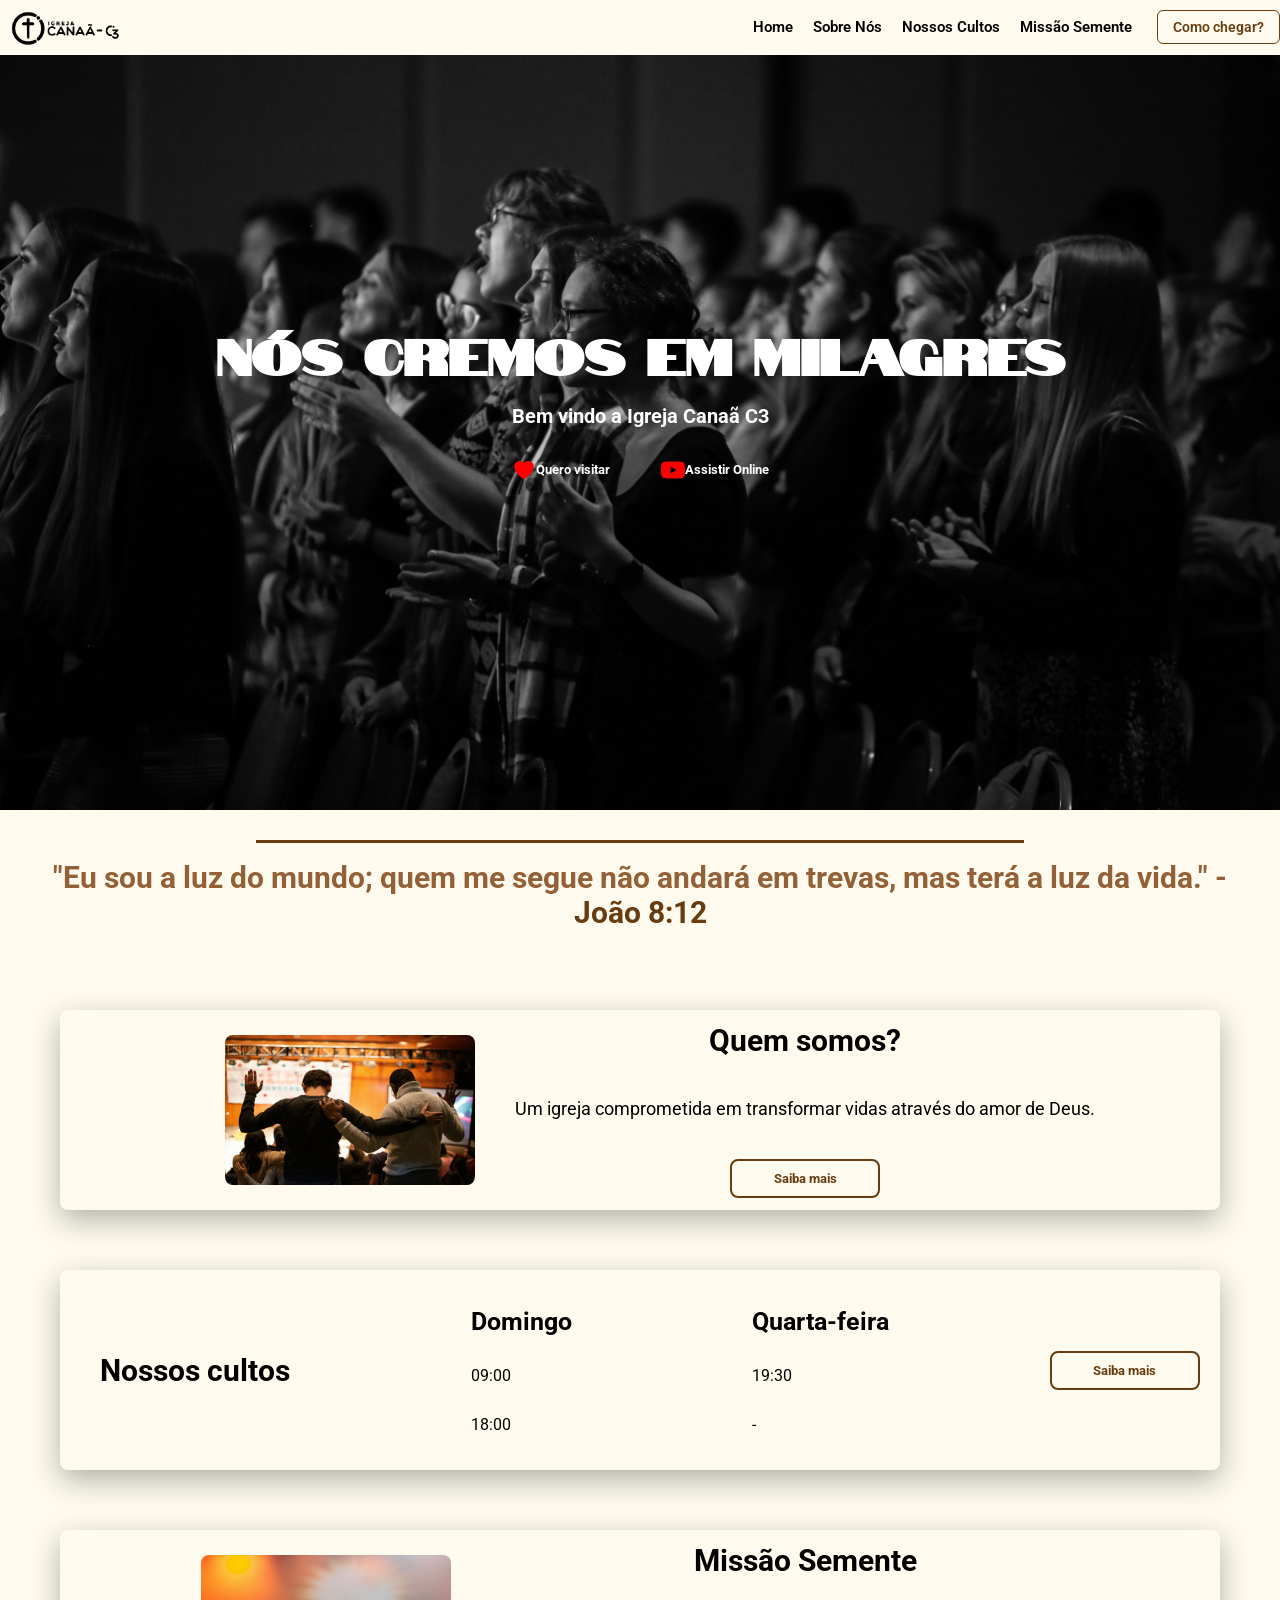
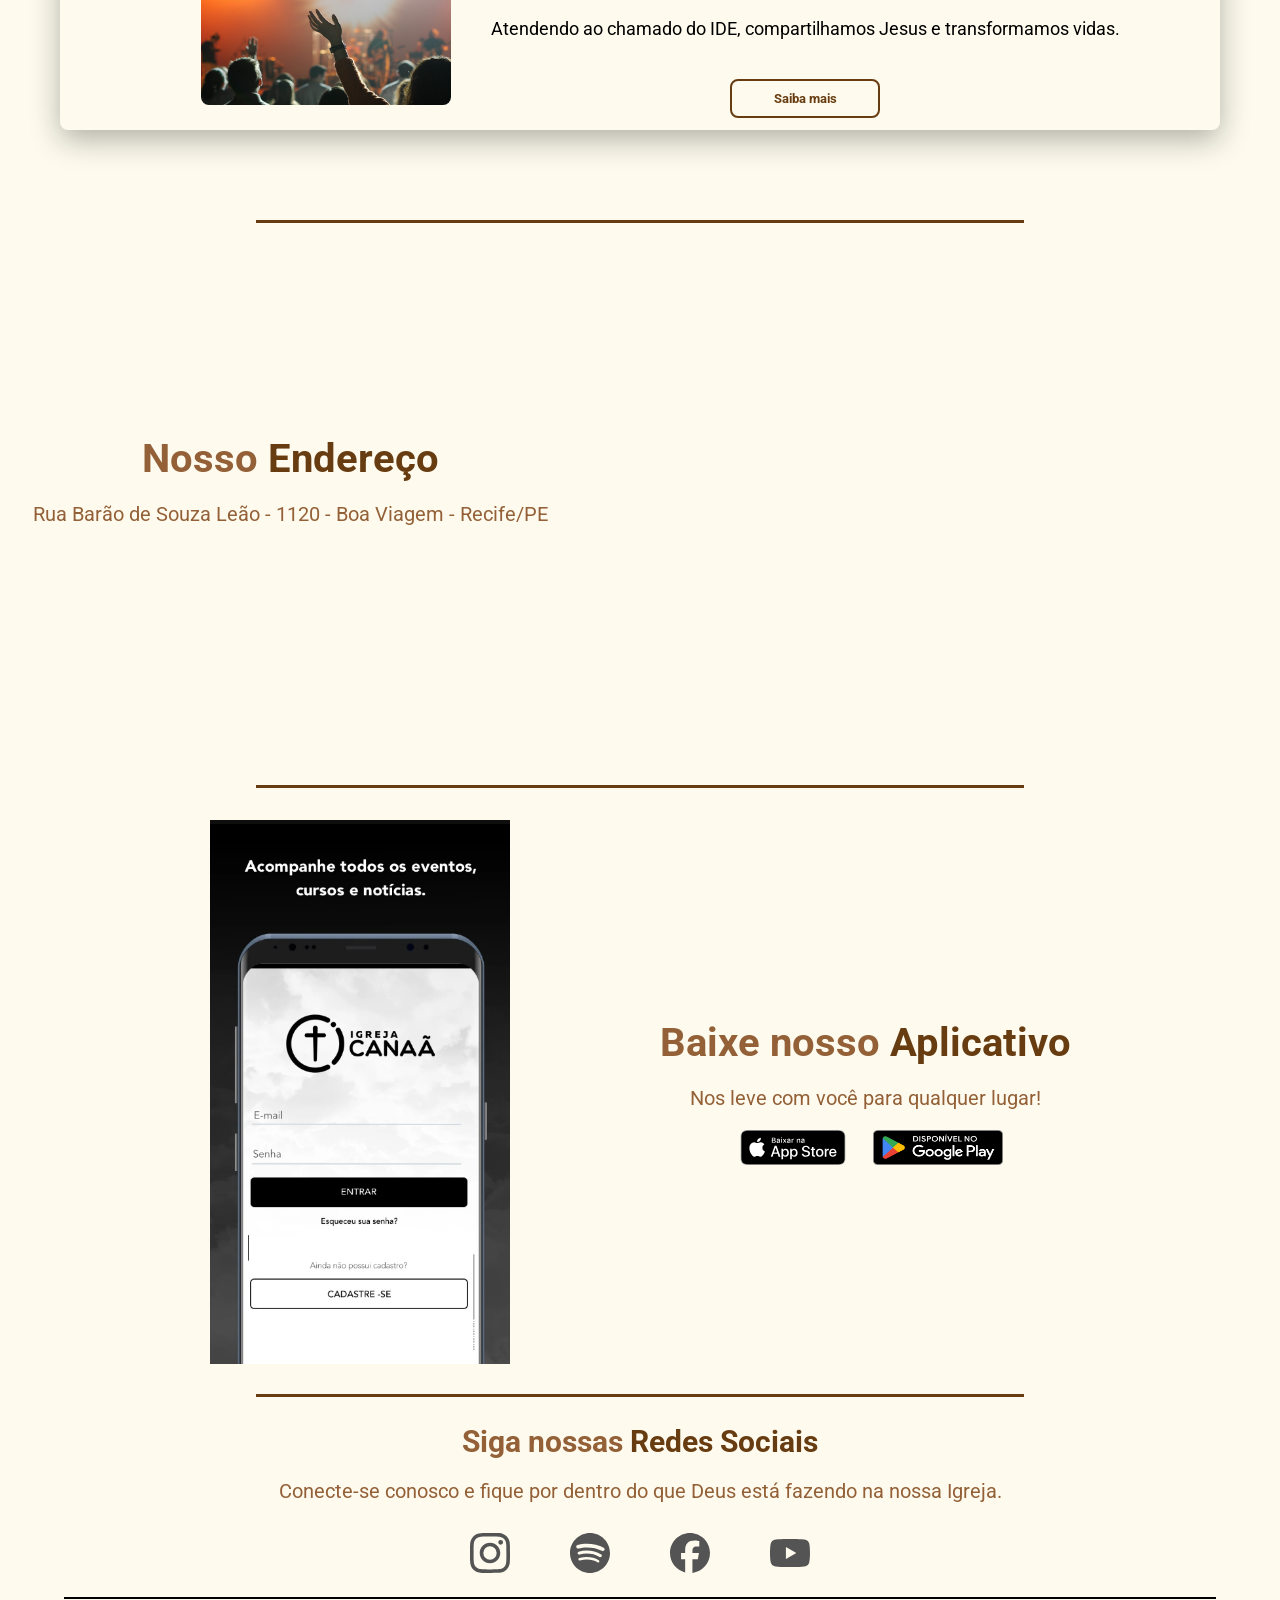
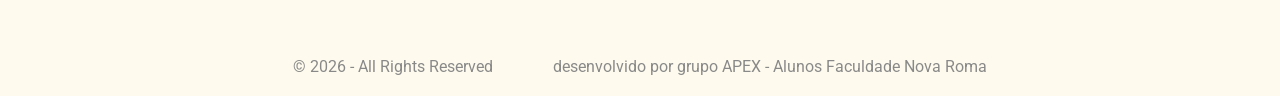
==== index.html @ 18208c28 "alteração da paleta de cores e criação da seção app" ====
<!DOCTYPE html>
<html lang="pt-br">

<head>
    <meta charset="UTF-8">
    <meta name="viewport" content="width=device-width, initial-scale=1.0">
    <title>Igreja Canaã C3</title>
    <link rel="stylesheet" href="css/index.css">

    <link rel="preconnect" href="https://fonts.googleapis.com">
<link rel="preconnect" href="https://fonts.gstatic.com" crossorigin>
<link href="https://fonts.googleapis.com/css2?family=Arvo:ital,wght@0,400;0,700;1,400;1,700&family=Bebas+Neue&family=Inter:ital,opsz,wght@0,14..32,100..900;1,14..32,100..900&family=Iosevka+Charon+Mono:ital,wght@0,300;0,400;0,500;0,700;1,300;1,400;1,500;1,700&family=Lemon&family=Lexend:wght@100..900&family=Limelight&family=Notable&family=Noto+Sans:ital,wght@0,100..900;1,100..900&family=Open+Sans:ital,wght@0,300..800;1,300..800&family=Parisienne&family=Poppins:ital,wght@0,100;0,200;0,300;0,400;0,500;0,600;0,700;0,800;0,900;1,100;1,200;1,300;1,400;1,500;1,600;1,700;1,800;1,900&family=Rajdhani:wght@300;400;500;600;700&family=Red+Hat+Display:ital,wght@0,300..900;1,300..900&family=Roboto:ital,wght@0,100..900;1,100..900&family=Sekuya&family=Ubuntu+Condensed&display=swap" rel="stylesheet">
<link rel="preconnect" href="https://fonts.googleapis.com">
<link rel="preconnect" href="https://fonts.gstatic.com" crossorigin>
<link href="https://fonts.googleapis.com/css2?family=Arvo:ital,wght@0,400;0,700;1,400;1,700&family=Bebas+Neue&family=Inter:ital,opsz,wght@0,14..32,100..900;1,14..32,100..900&family=Iosevka+Charon+Mono:ital,wght@0,300;0,400;0,500;0,700;1,300;1,400;1,500;1,700&family=Lemon&family=Lexend:wght@100..900&family=Limelight&family=Notable&family=Noto+Sans:ital,wght@0,100..900;1,100..900&family=Open+Sans:ital,wght@0,300..800;1,300..800&family=Parisienne&family=Poppins:ital,wght@0,100;0,200;0,300;0,400;0,500;0,600;0,700;0,800;0,900;1,100;1,200;1,300;1,400;1,500;1,600;1,700;1,800;1,900&family=Rajdhani:wght@300;400;500;600;700&family=Red+Hat+Display:ital,wght@0,300..900;1,300..900&family=Roboto:ital,wght@0,100..900;1,100..900&family=Sekuya&family=Ubuntu+Condensed&display=swap" rel="stylesheet">


</head>

<body>
    <main>
        <nav class="menu">
            <img src="img/Logo - Igreja Canaã-C3 (1).png" alt="Logo Igreja Canaã C3" width="130px" class="logo">

            <button class="menu-hamburguer">

                <svg xmlns="http://www.w3.org/2000/svg" fill="none" width="32" height="32" viewBox="0 0 24 24"
                    stroke-width="1.5" stroke="black">
                    <path stroke-linecap="round" stroke-linejoin="round"
                        d="M3.75 6.75h16.5M3.75 12h16.5m-16.5 5.25h16.5" />
                </svg>

            </button>
            <ul class="menu-list">
                <li><a href="index.html">Home</a></li>
                <li><a href="pages/sobrenos.html">Sobre Nós</a></li>
                <li><a href="pages/cultos.html">Nossos Cultos</a></li>
                <li><a href="pages/ministerios.html">Missão Semente</a></li>
            </ul>
            <a class="menu-btn" href="pages/endereco.html">Como chegar?</a>
        </nav>

        <section class="hero">
            <h1>Nós cremos em milagres</h1>
            <p>Bem vindo a Igreja Canaã C3</p>

            <div class="btn-container">
                <a class="btn-hero" href="pages/endereco.html">
                    <svg xmlns="http://www.w3.org/2000/svg" viewBox="0 0 24 24" fill="red" width="24" heigt="24">
                        <path
                            d="m11.645 20.91-.007-.003-.022-.012a15.247 15.247 0 0 1-.383-.218 25.18 25.18 0 0 1-4.244-3.17C4.688 15.36 2.25 12.174 2.25 8.25 2.25 5.322 4.714 3 7.688 3A5.5 5.5 0 0 1 12 5.052 5.5 5.5 0 0 1 16.313 3c2.973 0 5.437 2.322 5.437 5.25 0 3.925-2.438 7.111-4.739 9.256a25.175 25.175 0 0 1-4.244 3.17 15.247 15.247 0 0 1-.383.219l-.022.012-.007.004-.003.001a.752.752 0 0 1-.704 0l-.003-.001Z" />
                    </svg>
                    Quero visitar
                </a>

                <div class="btn-youtube">
                    <a href="https://www.youtube.com/@IgrejaCana%C3%A3C3" target="_blank">
                        <svg width="24" height="24" fill="#FF0000">
                            <path
                                d="M23.498 6.186a3.016 3.016 0 0 0-2.122-2.136C19.505 3.545 12 3.545 12 3.545s-7.505 0-9.377.505A3.017 3.017 0 0 0 .502 6.186C0 8.07 0 12 0 12s0 3.93.502 5.814a3.016 3.016 0 0 0 2.122 2.136c1.871.505 9.376.505 9.376.505s7.505 0 9.377-.505a3.015 3.015 0 0 0 2.122-2.136C24 15.93 24 12 24 12s0-3.93-.502-5.814zM9.545 15.568V8.432L15.818 12l-6.273 3.568z" />
                        </svg>
                        Assistir Online
                    </a>
                </div>

            </div>
        </section>
        <div class="divisor">
            <p id="versiculo">"Eu sou a luz do mundo; quem me segue não andará em trevas, mas terá a luz da vida." -
                <span class="span">João 8:12</span>
            </p>
        </div>
        <section class="info">
            <div class="container">
                <img src="img/img-quemsomos.jpg" alt="Imagem da Igreja Canaã C3">
                <div id="container-quemsomos">
                    <h2>Quem somos?</h2>
                    <p>Um igreja comprometida em transformar vidas através do amor de Deus. </p>
                    <a class="btn-saibamais" href="pages/sobrenos.html">Saiba mais</a>
                </div>

            </div>

            <div class="cultos">
                <h2>Nossos cultos</h2>
                <div>
                    <p class="titulo-dias">Domingo</p>
                    <p>09:00</p>
                    <p>18:00</p>
                </div>
                <div>
                    <p class="titulo-dias">Quarta-feira</p>
                    <p>19:30</p>
                    <p>-</p>
                </div>
                <a class="btn-saibamais" href="/pages/cultos.html">Saiba mais</a>
            </div>

            <div class="container">
                <img src="img/img-testeigreja.jpg" alt="imagem de um culto da Igreja Canaã C3">
                <div id="container-ministerios">
                    <h2>Missão Semente</h2>
                    <p>Atendendo ao chamado do IDE, compartilhamos Jesus e transformamos vidas.</p>
                    <a class="btn-saibamais" href="pages/ministerios.html">Saiba mais</a>
                </div>
            </div>

        </section>
        <div class="divisor">
            <section id="endereco">
                <div id="div-endereco">
                    <h2>Nosso <span class="span">Endereço</span></h2>
                    <p>Rua Barão de Souza Leão - 1120 - Boa Viagem - Recife/PE</p>
                </div>
    
                <iframe
                    src="https://www.google.com/maps/embed?pb=!1m18!1m12!1m3!1d3949.702800474096!2d-34.91201342383556!3d-8.131709186965146!2m3!1f0!2f0!3f0!3m2!1i1024!2i768!4f13.1!3m3!1m2!1s0x7ab1e3477499853%3A0xaf3fc67104618b2e!2sR.%20Bar%C3%A3o%20de%20Souza%20Le%C3%A3o%2C%201120%20-%20Boa%20Viagem%2C%20Recife%20-%20PE%2C%2051030-300!5e0!3m2!1spt-BR!2sbr!4v1777664763503!5m2!1spt-BR!2sbr"
                    width="600" height="450" style="border:0;" allowfullscreen="" loading="lazy"
                    referrerpolicy="no-referrer-when-downgrade" class="mapa"></iframe>
                
            </section>
        </div>
        <div class="divisor">

            <section class="app">
                <img src="img/app.igrejacanaa.png" alt="Imagem do aplicativo da Igreja Canaã C3" width="300px"
                    class="img-app">

                <div class="div-app">
                    <h2>Baixe nosso <span class="span">Aplicativo</span></h2>
                    <p>Nos leve com você para qualquer lugar!</p>
                    <div id="div-badges">
                        <a href="https://apps.apple.com/us/app/igreja-canaã-c3/id1623610494" target="_blank"><img
                                src="img/app-store-black.svg" alt="App Store"></a>
                        <a href="https://play.google.com/store/apps/details?id=com.inpeaceapp.igrejacanaa.pe&pcampaignid=web_share"
                            target="_blank"><img src="img/app-googleplay.png" alt="App Google Play"></a>
                    </div>

                </div>
            </section>

            <div class="divisor">
                <section class="section-redessociais">
                    <h2>Siga nossas <span class="span">Redes Sociais</span></h2>
                    <p>Conecte-se conosco e fique por dentro do  que Deus está fazendo na nossa Igreja.</p>
                    <div class="container-redessociais">

                    <div class="container-rede">
                        <a href="https://www.instagram.com/canaarecife/" target="_blank">
                        <svg role="img" viewBox="0 0 24 24" fill="#545454" height="40" width="40" xmlns="http://www.w3.org/2000/svg"><title>Instagram</title><path d="M7.0301.084c-1.2768.0602-2.1487.264-2.911.5634-.7888.3075-1.4575.72-2.1228 1.3877-.6652.6677-1.075 1.3368-1.3802 2.127-.2954.7638-.4956 1.6365-.552 2.914-.0564 1.2775-.0689 1.6882-.0626 4.947.0062 3.2586.0206 3.6671.0825 4.9473.061 1.2765.264 2.1482.5635 2.9107.308.7889.72 1.4573 1.388 2.1228.6679.6655 1.3365 1.0743 2.1285 1.38.7632.295 1.6361.4961 2.9134.552 1.2773.056 1.6884.069 4.9462.0627 3.2578-.0062 3.668-.0207 4.9478-.0814 1.28-.0607 2.147-.2652 2.9098-.5633.7889-.3086 1.4578-.72 2.1228-1.3881.665-.6682 1.0745-1.3378 1.3795-2.1284.2957-.7632.4966-1.636.552-2.9124.056-1.2809.0692-1.6898.063-4.948-.0063-3.2583-.021-3.6668-.0817-4.9465-.0607-1.2797-.264-2.1487-.5633-2.9117-.3084-.7889-.72-1.4568-1.3876-2.1228C21.2982 1.33 20.628.9208 19.8378.6165 19.074.321 18.2017.1197 16.9244.0645 15.6471.0093 15.236-.005 11.977.0014 8.718.0076 8.31.0215 7.0301.0839m.1402 21.6932c-1.17-.0509-1.8053-.2453-2.2287-.408-.5606-.216-.96-.4771-1.3819-.895-.422-.4178-.6811-.8186-.9-1.378-.1644-.4234-.3624-1.058-.4171-2.228-.0595-1.2645-.072-1.6442-.079-4.848-.007-3.2037.0053-3.583.0607-4.848.05-1.169.2456-1.805.408-2.2282.216-.5613.4762-.96.895-1.3816.4188-.4217.8184-.6814 1.3783-.9003.423-.1651 1.0575-.3614 2.227-.4171 1.2655-.06 1.6447-.072 4.848-.079 3.2033-.007 3.5835.005 4.8495.0608 1.169.0508 1.8053.2445 2.228.408.5608.216.96.4754 1.3816.895.4217.4194.6816.8176.9005 1.3787.1653.4217.3617 1.056.4169 2.2263.0602 1.2655.0739 1.645.0796 4.848.0058 3.203-.0055 3.5834-.061 4.848-.051 1.17-.245 1.8055-.408 2.2294-.216.5604-.4763.96-.8954 1.3814-.419.4215-.8181.6811-1.3783.9-.4224.1649-1.0577.3617-2.2262.4174-1.2656.0595-1.6448.072-4.8493.079-3.2045.007-3.5825-.006-4.848-.0608M16.953 5.5864A1.44 1.44 0 1 0 18.39 4.144a1.44 1.44 0 0 0-1.437 1.4424M5.8385 12.012c.0067 3.4032 2.7706 6.1557 6.173 6.1493 3.4026-.0065 6.157-2.7701 6.1506-6.1733-.0065-3.4032-2.771-6.1565-6.174-6.1498-3.403.0067-6.156 2.771-6.1496 6.1738M8 12.0077a4 4 0 1 1 4.008 3.9921A3.9996 3.9996 0 0 1 8 12.0077"/>
                        </svg>
                       </a>
                    </div>

                    <div class="container-rede">
                        <a href="https://open.spotify.com/show/4K4HyaKrXH6Cbzhch1NZMX" target="_blank">
                            <svg role="img" viewBox="0 0 24 24" fill="#545454" height="40" width="40" xmlns="http://www.w3.org/2000/svg"><title>Spotify</title><path d="M12 0C5.4 0 0 5.4 0 12s5.4 12 12 12 12-5.4 12-12S18.66 0 12 0zm5.521 17.34c-.24.359-.66.48-1.021.24-2.82-1.74-6.36-2.101-10.561-1.141-.418.122-.779-.179-.899-.539-.12-.421.18-.78.54-.9 4.56-1.021 8.52-.6 11.64 1.32.42.18.479.659.301 1.02zm1.44-3.3c-.301.42-.841.6-1.262.3-3.239-1.98-8.159-2.58-11.939-1.38-.479.12-1.02-.12-1.14-.6-.12-.48.12-1.021.6-1.141C9.6 9.9 15 10.561 18.72 12.84c.361.181.54.78.241 1.2zm.12-3.36C15.24 8.4 8.82 8.16 5.16 9.301c-.6.179-1.2-.181-1.38-.721-.18-.601.18-1.2.72-1.381 4.26-1.26 11.28-1.02 15.721 1.621.539.3.719 1.02.419 1.56-.299.421-1.02.599-1.559.3z"/>
                            </svg>
                       </a>
                    </div>

                    <div class="container-rede">
                        <a href="https://www.facebook.com/igrejacanaarecife/" target="_blank">
                            <svg role="img" viewBox="0 0 24 24" fill="#545454" height="40" width="40" xmlns="http://www.w3.org/2000/svg"><title>Facebook</title><path d="M9.101 23.691v-7.98H6.627v-3.667h2.474v-1.58c0-4.085 1.848-5.978 5.858-5.978.401 0 .955.042 1.468.103a8.68 8.68 0 0 1 1.141.195v3.325a8.623 8.623 0 0 0-.653-.036 26.805 26.805 0 0 0-.733-.009c-.707 0-1.259.096-1.675.309a1.686 1.686 0 0 0-.679.622c-.258.42-.374.995-.374 1.752v1.297h3.919l-.386 2.103-.287 1.564h-3.246v8.245C19.396 23.238 24 18.179 24 12.044c0-6.627-5.373-12-12-12s-12 5.373-12 12c0 5.628 3.874 10.35 9.101 11.647Z"/>
                            </svg>
                       </a>
                    </div>

                    <div class="container-rede">
                        <a href="https://www.youtube.com/missionariacanaa1" target="_blank">
                            <svg role="img" viewBox="0 0 24 24" fill="#545454" height="40" width="40" xmlns="http://www.w3.org/2000/svg"><title>YouTube</title><path d="M23.498 6.186a3.016 3.016 0 0 0-2.122-2.136C19.505 3.545 12 3.545 12 3.545s-7.505 0-9.377.505A3.017 3.017 0 0 0 .502 6.186C0 8.07 0 12 0 12s0 3.93.502 5.814a3.016 3.016 0 0 0 2.122 2.136c1.871.505 9.376.505 9.376.505s7.505 0 9.377-.505a3.015 3.015 0 0 0 2.122-2.136C24 15.93 24 12 24 12s0-3.93-.502-5.814zM9.545 15.568V8.432L15.818 12l-6.273 3.568z"/>
                            </svg>
                         </a>
                    </div>

                    </div>
                </section>
            </div>
        </div>
        <div id="divisor-footer">
            <footer class="rodape">
                <p>© 2026 - All Rights Reserved</p>
                <p>desenvolvido por grupo APEX - Alunos Faculdade Nova Roma </p>
            </footer>
        </div>
    </main>

    <script src="js/menu.js"></script>
</body>

</html>
---- css/index.css ----
:root{
    --light-gray: #898989;
    --dark-gray: #545454;
    --dark-brown: #683c11;
    --light-brown: #936037;
    --text-color: black;
    --background-color: #fefbee;
}
*{
    font-family: roboto, sans-serif, Arial, Helvetica, sans-serif;
    margin: 0;
    padding: 0;
    box-sizing: border-box;
}
body{
    background-color: var(--background-color);
    color: var(--text-color);
}

.span{
    color: var(--dark-brown);
}

img{
    max-width: 100%;
    display: block;
}


/*menu de navegação*/
.menu-hamburguer{
    display: none;
    
}
.menu{
    background-color: var(--background-color);
    display: flex;
    justify-content: space-between;
    align-items: center;
    font-weight: 600;
    font-size: 15px;
    position: fixed;
    width: 100%;
}

.menu-list{
    color: var(--text-color);
    list-style: none;
    display: flex;
    gap: 20px;
    margin-left: auto;
    padding-right: 25px;
    cursor: pointer;
}
.menu-list a{
    text-decoration: none;
    color: var(--text-color);
}

.menu-list a:hover{
    color: var(--dark-brown);
}

.menu-btn{
    text-decoration: none;
    border: 1px solid var(--dark-brown); 
    color: var(--dark-brown); 
    background-color: var(--background-color);
    padding: 8px 15px;
    border-radius: 6px;
    text-decoration: none;
    font-size: 14px;
}

.menu-btn:hover{
    border: 2px solid var(--dark-brown);
}


/*style do hero*/
.hero{
    background-image: url(../img/nova-heroimg.jpg);
    background-position: center;
    background-size: cover;
    min-height: 90vh;
    padding: 120px 20px;
    display: flex;
    flex-direction: column;
    justify-content: center;
    align-items: center;
    gap: 20px;
    color: white;
}

.hero h1{
    font-family: notable, roboto;
    font-size: 50px;
}

.hero p{
    font-size: 20px;
    font-weight: bolder;

}   

.btn-container{
    display: flex;
    flex-direction: row;
    gap: 20px;
}

.btn-hero{
    background-color: transparent;
    padding: 4px 16px;
    border-radius: 8px;
    border: none;
    font-weight: bold;
    font-size: 13px;
    text-decoration: none;
    color: white;
    text-align: center;
    display: flex;
    justify-content: center;
    align-items: center;
}

.btn-hero:hover{
    transform: scale(1.05);
    transition: 0.1s;
    cursor: pointer;
}
.btn-youtube{
    display: flex;
    align-items: center;
    
}
.btn-youtube a{
    display: flex;
    align-items: center;
    padding: 10px 15px;
    font-weight: bold;
    font-size: 13px;
    text-decoration: none;
    color: white;
}
.btn-youtube a:hover{
    transform: scale(1.05);
    transition: 0.1s;
    cursor: pointer;

}
.divisor{
    text-align: center;
    color: var(--light-brown);
    padding-top: 30px;
}
.divisor::before {
    content: "";
    position: absolute;
    left: 50%;
    transform:translateX(-50%);
    width: 60%;
    height: 2.5px;
    background-color: var(--dark-brown);
}
#versiculo{
    text-align: center;
    font-size: 30px;
    margin:10px 40px;
    margin-top: 20px;
    margin-bottom: 80px;
    font-weight: bold;
}

/*style da seção de informações*/
.container{
    color: black;
    box-shadow: 0 10px 30px rgba(0,0,0,0.3);   
    margin: 60px;
    margin-top: 20px;
    border-radius: 8px;
    display: flex;
    align-items: center;
    justify-content: center;
    gap: 40px;
    height: 200px;
}

.container img{
    width: 250px;
    height: 150px;
    border-radius: 8px;
    margin-left: 40px;
}   

#container-quemsomos{
    text-align: center;
    display: flex;
    flex-direction: column;
    align-items: center;
    gap: 40px;
    }
#container-quemsomos h2{
    font-size: 30px;
}
#container-quemsomos p{
    font-size: 18px;
   
}

.btn-saibamais{
    text-decoration: none;
    color: var(--dark-brown);
    background-color: var(--background-color);
    border: 2px solid var(--dark-brown);
    padding: 10px 15px;
    border-radius: 8px;
    font-weight: bold;
    font-size: 13px;
    width: 150px;
    display: flex;
    justify-content: center;
    align-items: center;
    
}

.btn-saibamais:hover{
    transform: translateY(-2px);
    transition: 0.1s;
    cursor: pointer;
}



.cultos{
    color: black;
    box-shadow: 0 10px 30px rgba(0,0,0,0.3);
    margin: 60px;
    margin-top: 50px;
    border-radius: 8px;
    display: flex;
    align-items: center;
    justify-content: space-between;
    gap: 40px;
    height: 200px;
    padding: 20px;
}

.cultos h2{
    margin-left: 20px;
    font-size: 30px;
}

.cultos div{
    display: flex;
    flex-direction: column;
    gap: 30px;
    margin-left: 20px;
}

.titulo-dias{
    font-weight: bold;
    font-size: 25px;
    
}   

#container-ministerios{
    text-align: center;
    display: flex;
    flex-direction: column;
    align-items: center;
    gap: 40px;

}

#container-ministerios h2{
    font-size: 30px;
}

#container-ministerios p{
    font-size: 18px;

}



/*style do endereço*/
#endereco{
    margin-top: 35px;
    display: flex;
    justify-content: center;
    gap: 100px;
    margin-bottom: 50px;
    
}
#endereco h2{
    font-size: 40px;
}
#endereco p{
    font-size: 20px;
}
#div-endereco{
    display: flex;
    flex-direction: column;
    gap: 20px;
    justify-content: center;
    align-items: center;
}

#div-endereço span{
    color: var(--dark-brown);
}
.mapa{
    width: 100%;
    max-width: 600px;
}


/*style sessão App*/
.app{
    margin-top: 35px;
    display: flex;
    flex-direction: row;
    justify-content: center;
    gap: 150px;
}
.div-app{
    display: flex;
    flex-direction: column;
    gap: 20px;
    justify-content: center;
    align-items: center;
}

.div-app h2{
    font-size: 40px;
}
.divisor p{
    font-size: 20px;
}
.div-app img{
    width: 130px;
    height: 35px;
}
#div-badges{
    display: flex;
    flex-direction: row;
    gap: 15px;
}

.img-app:hover{
    transition: 0.3s;
    transform: scale(1.03);
}

/*styles da sessão redes sociais*/
.section-redessociais h2{
    font-size: 30px;
    margin-bottom: 20px;
}

.section-redessociais{
    margin-top: 30px;
    
}
.container-redessociais{
    display: flex;
    flex-direction: row;
    justify-content: center;
    margin-top: 30px;
    gap: 60px;
   
}


.container.rede{
    text-decoration: none;
}

.container-rede:hover{
    transform: scale(1.05);
}
/*style do footer*/
#divisor-footer{
    text-align: center;
    color: var(--light-gray);
    padding-top: 20px;
}

#divisor-footer::before {
    content: "";
    position: absolute;
    left: 50%;
    transform:translateX(-50%);
    width: 90%;
    height: 1.5px;
    background-color: var(--text-color);

}
.rodape{
    display: flex;
    justify-content: center;
    gap: 60px;
    margin-top: 60px;
    margin-bottom: 20px;
}

/*responsividade MEDIA QUERY*/

@media (max-width: 768px){

.logo{
    width:100px;
}
.menu{
    align-items: center;
    padding: 20px;
    gap: 20px;
}

.menu-hamburguer{
    display: block;
    background-color: var(--background-color);
    border: none;

}
.menu-list.active{
    display: flex;
}

.menu-list{
    display: none;
    flex-direction: column;
    width: 100%;
    text-align: center;
    gap: 20px;
    padding: 20px 0;
}

.menu-btn{
    display: none;
}
 .divisor::before{
    display: none;
 }
 
.hero{
    text-align: center;
    padding: 140px 20px;
   
}
.hero h1{
    font-family: roboto, open-sans, sans-serif, Arial, Helvetica, sans-serif;
}
.btn-container{
    flex-direction: row;
    justify-content: center;
    width: 100%;
}

.container,
.cultos,
.app,
#endereco,
.section-redessociais{
    flex-direction: column;
    height: auto;
    text-align: center;
    gap: 30px;
    padding: 30px 20px;
}
.img-app{
    display:none;
}

.container img{ 
    display: none;
}
.mapa{
    width: 100%;
    max-width: 600px;
    height: 300px;
}

#div-badges{
    flex-wrap: wrap;
    justify-content: center;
}
.app{
    display: flex;
    justify-content: center;
    align-items: center;
}

.container-redessociais{
    gap:15px;
}
.rodape{
    flex-direction: column;
    gap: 10px;
}
}
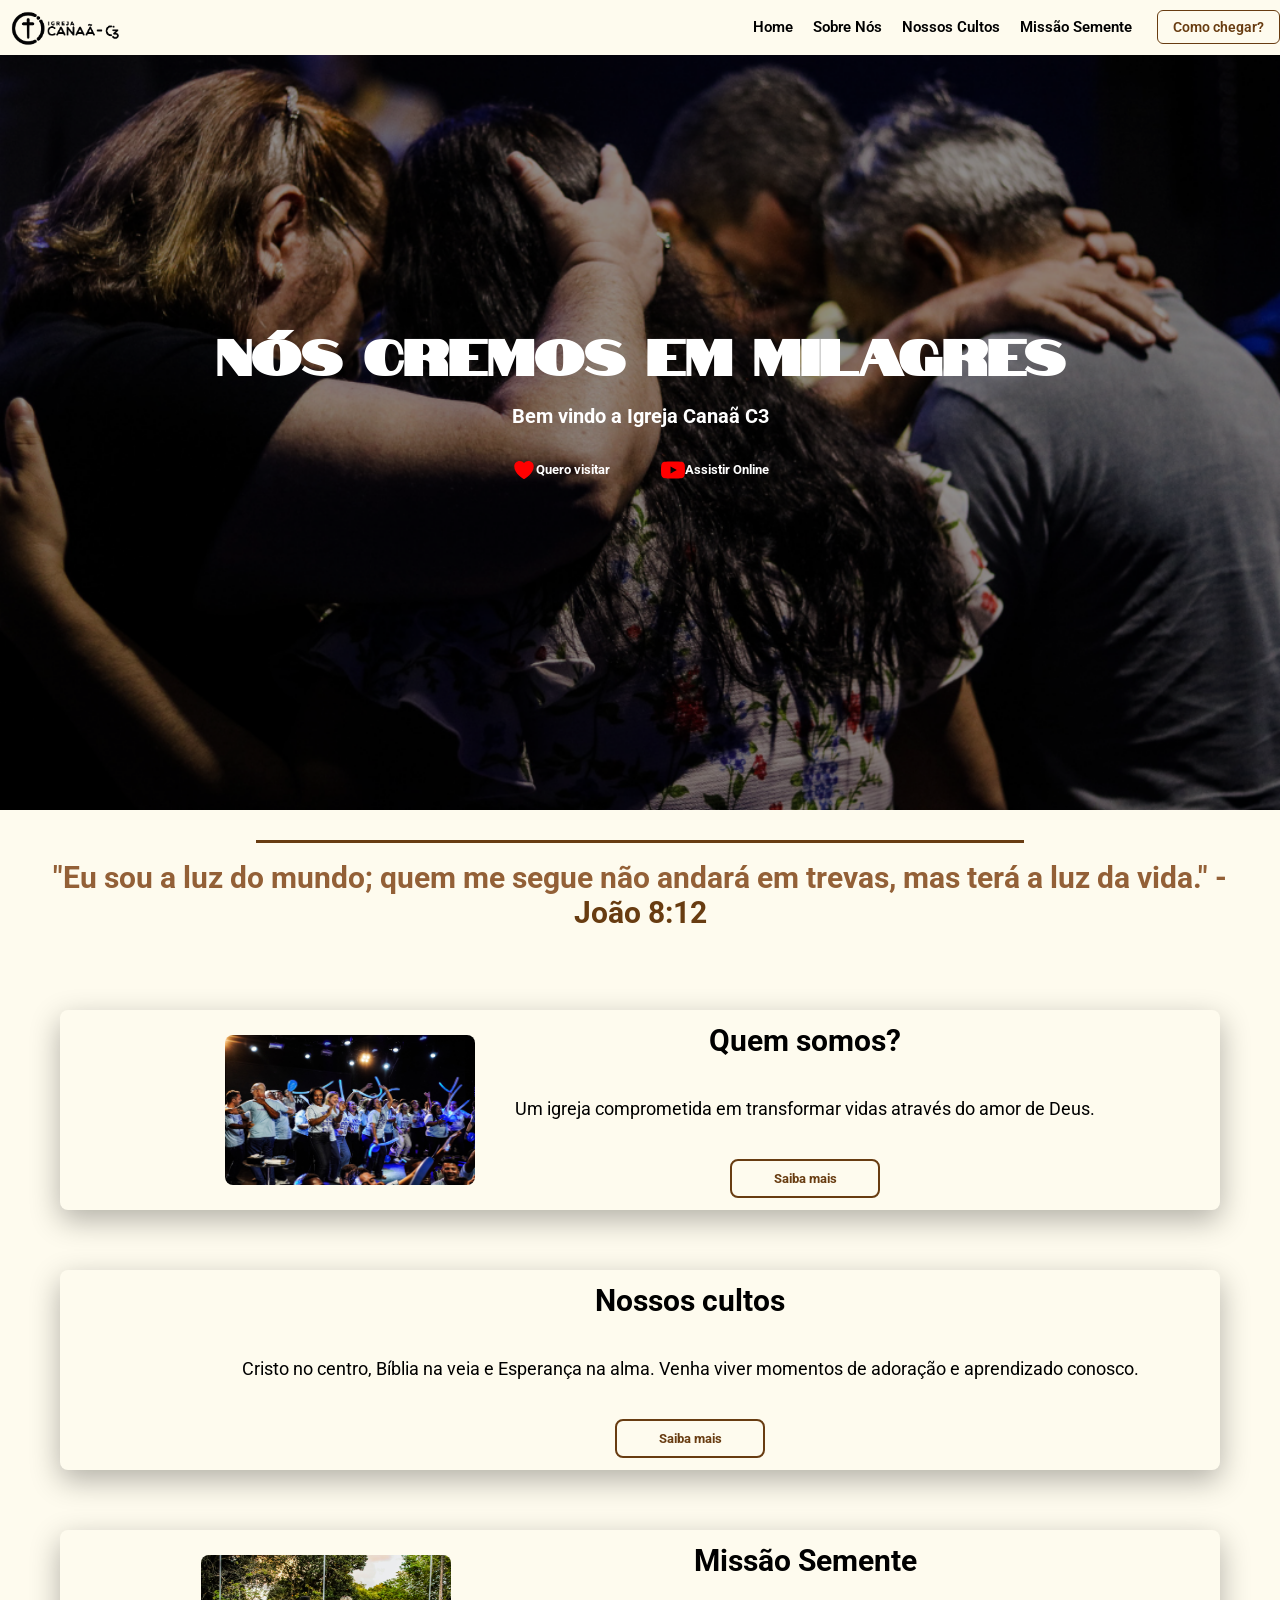
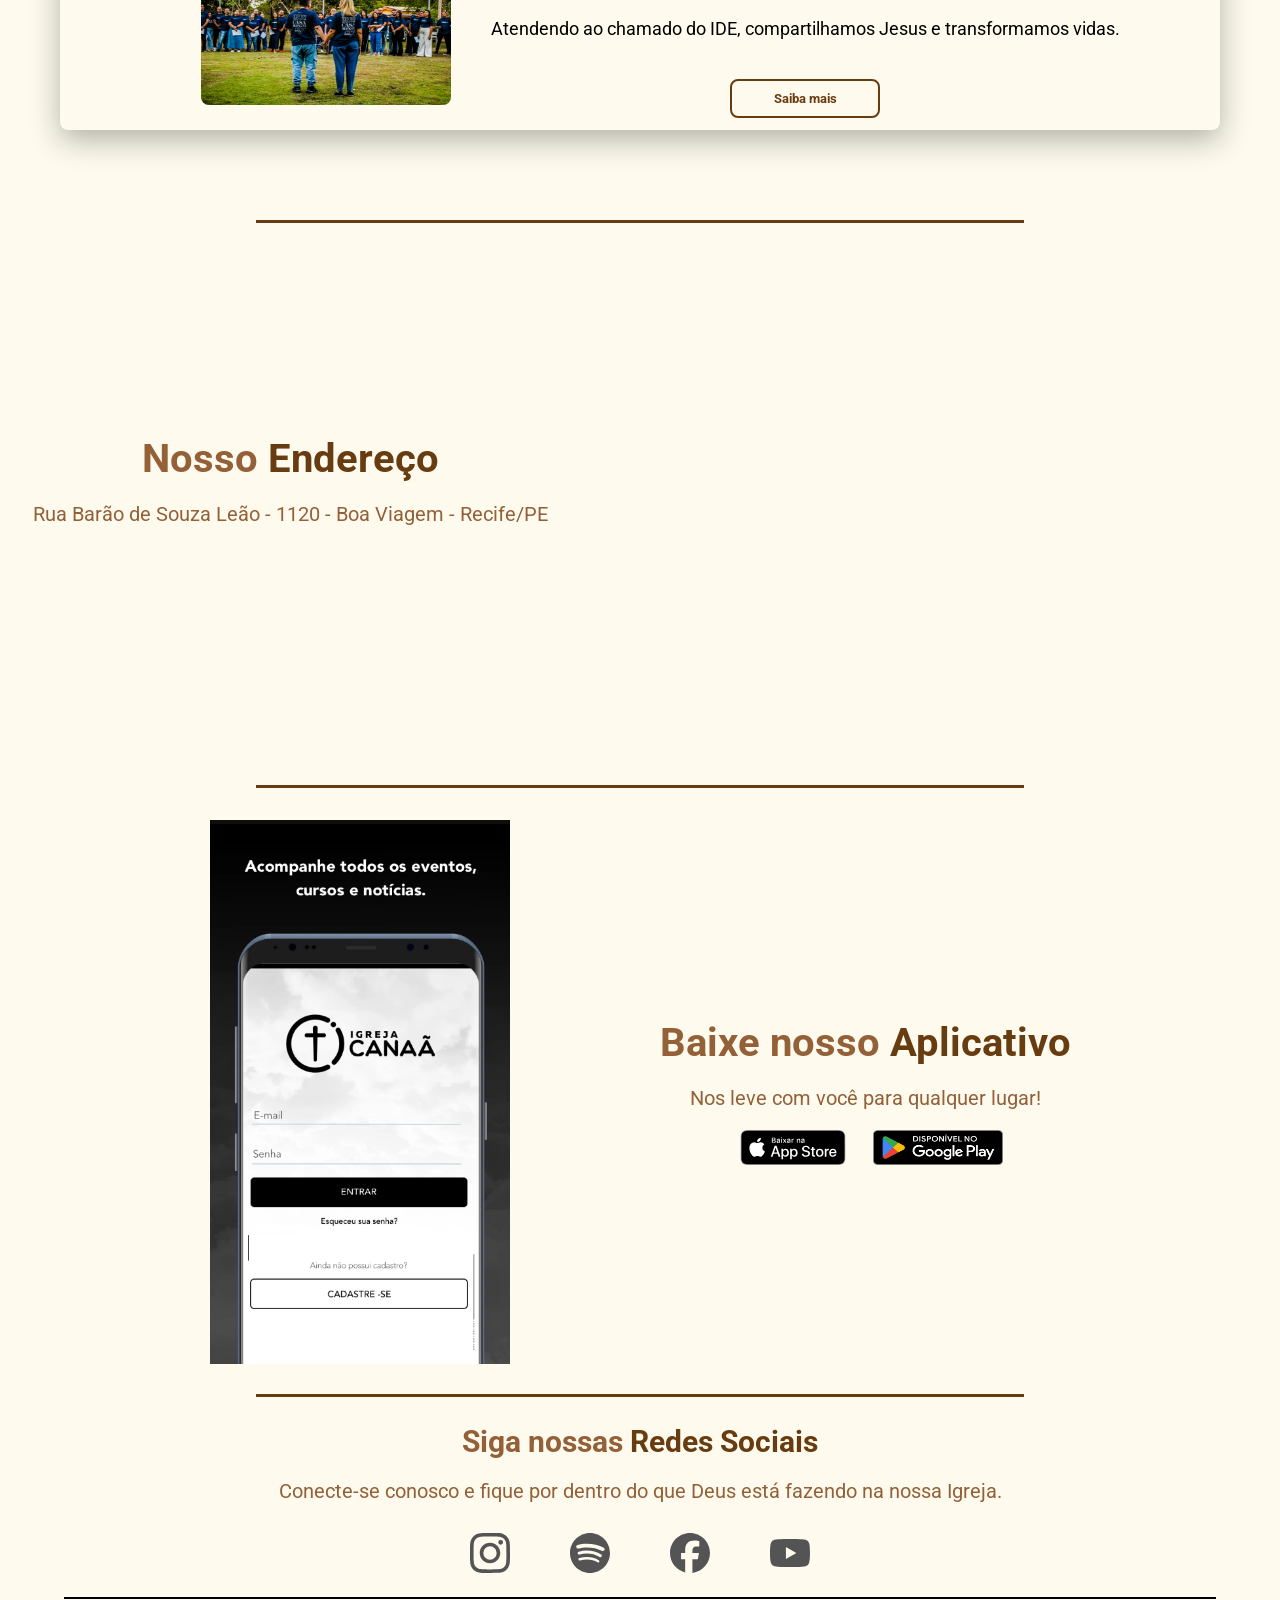
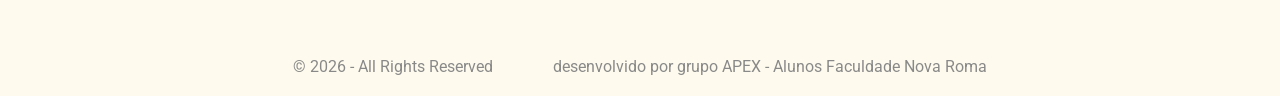
==== commit 59aee830: "alteração das fotos e seção nossos cultos" ====
--- a/index.html
+++ b/index.html
@@ -72,7 +72,7 @@
         </div>
         <section class="info">
             <div class="container">
-                <img src="img/img-quemsomos.jpg" alt="Imagem da Igreja Canaã C3">
+                <img src="img/sobrenos.jpg" alt="Imagem da Igreja Canaã C3">
                 <div id="container-quemsomos">
                     <h2>Quem somos?</h2>
                     <p>Um igreja comprometida em transformar vidas através do amor de Deus. </p>
@@ -81,24 +81,18 @@
 
             </div>
 
-            <div class="cultos">
-                <h2>Nossos cultos</h2>
-                <div>
-                    <p class="titulo-dias">Domingo</p>
-                    <p>09:00</p>
-                    <p>18:00</p>
+            <div class="container">
+                <div id="container-cultos">
+                    <h2>Nossos cultos</h2>
+                    <p> Cristo no centro, Bíblia na veia e Esperança na alma. Venha viver momentos de adoração e aprendizado conosco.</p>
+                    <a class="btn-saibamais" href="/pages/cultos.html">Saiba mais</a>
                 </div>
-                <div>
-                    <p class="titulo-dias">Quarta-feira</p>
-                    <p>19:30</p>
-                    <p>-</p>
-                </div>
-                <a class="btn-saibamais" href="/pages/cultos.html">Saiba mais</a>
+                
             </div>
 
             <div class="container">
-                <img src="img/img-testeigreja.jpg" alt="imagem de um culto da Igreja Canaã C3">
-                <div id="container-ministerios">
+                <img src="img/missao.jpg" alt="imagem de um culto da Igreja Canaã C3">
+                <div id="container-missao">
                     <h2>Missão Semente</h2>
                     <p>Atendendo ao chamado do IDE, compartilhamos Jesus e transformamos vidas.</p>
                     <a class="btn-saibamais" href="pages/ministerios.html">Saiba mais</a>
--- a/css/index.css
+++ b/css/index.css
@@ -79,7 +79,7 @@
 
 /*style do hero*/
 .hero{
-    background-image: url(../img/nova-heroimg.jpg);
+    background-image: url(../img/hero-image.png);
     background-position: center;
     background-size: cover;
     min-height: 90vh;
@@ -95,6 +95,7 @@
 .hero h1{
     font-family: notable, roboto;
     font-size: 50px;
+
 }
 
 .hero p{
@@ -230,41 +231,24 @@
     cursor: pointer;
 }
 
-
-
-.cultos{
-    color: black;
-    box-shadow: 0 10px 30px rgba(0,0,0,0.3);
-    margin: 60px;
-    margin-top: 50px;
-    border-radius: 8px;
-    display: flex;
-    align-items: center;
-    justify-content: space-between;
+#container-cultos{
+   text-align: center;
+    display: flex;
+    flex-direction: column;
+    align-items: center;
     gap: 40px;
-    height: 200px;
-    padding: 20px;
-}
-
-.cultos h2{
-    margin-left: 20px;
+    padding-left: 100px;
+}
+
+#container-cultos h2{
     font-size: 30px;
 }
 
-.cultos div{
-    display: flex;
-    flex-direction: column;
-    gap: 30px;
-    margin-left: 20px;
-}
-
-.titulo-dias{
-    font-weight: bold;
-    font-size: 25px;
-    
-}   
-
-#container-ministerios{
+#container-cultos p{
+    font-size: 18px;
+}
+
+#container-missao{
     text-align: center;
     display: flex;
     flex-direction: column;
@@ -273,11 +257,11 @@
 
 }
 
-#container-ministerios h2{
+#container-missao h2{
     font-size: 30px;
 }
 
-#container-ministerios p{
+#container-missao p{
     font-size: 18px;
 
 }
@@ -457,6 +441,9 @@
     justify-content: center;
     width: 100%;
 }
+#container-cultos{
+  padding: 0 20px;
+}
 
 .container,
 .cultos,
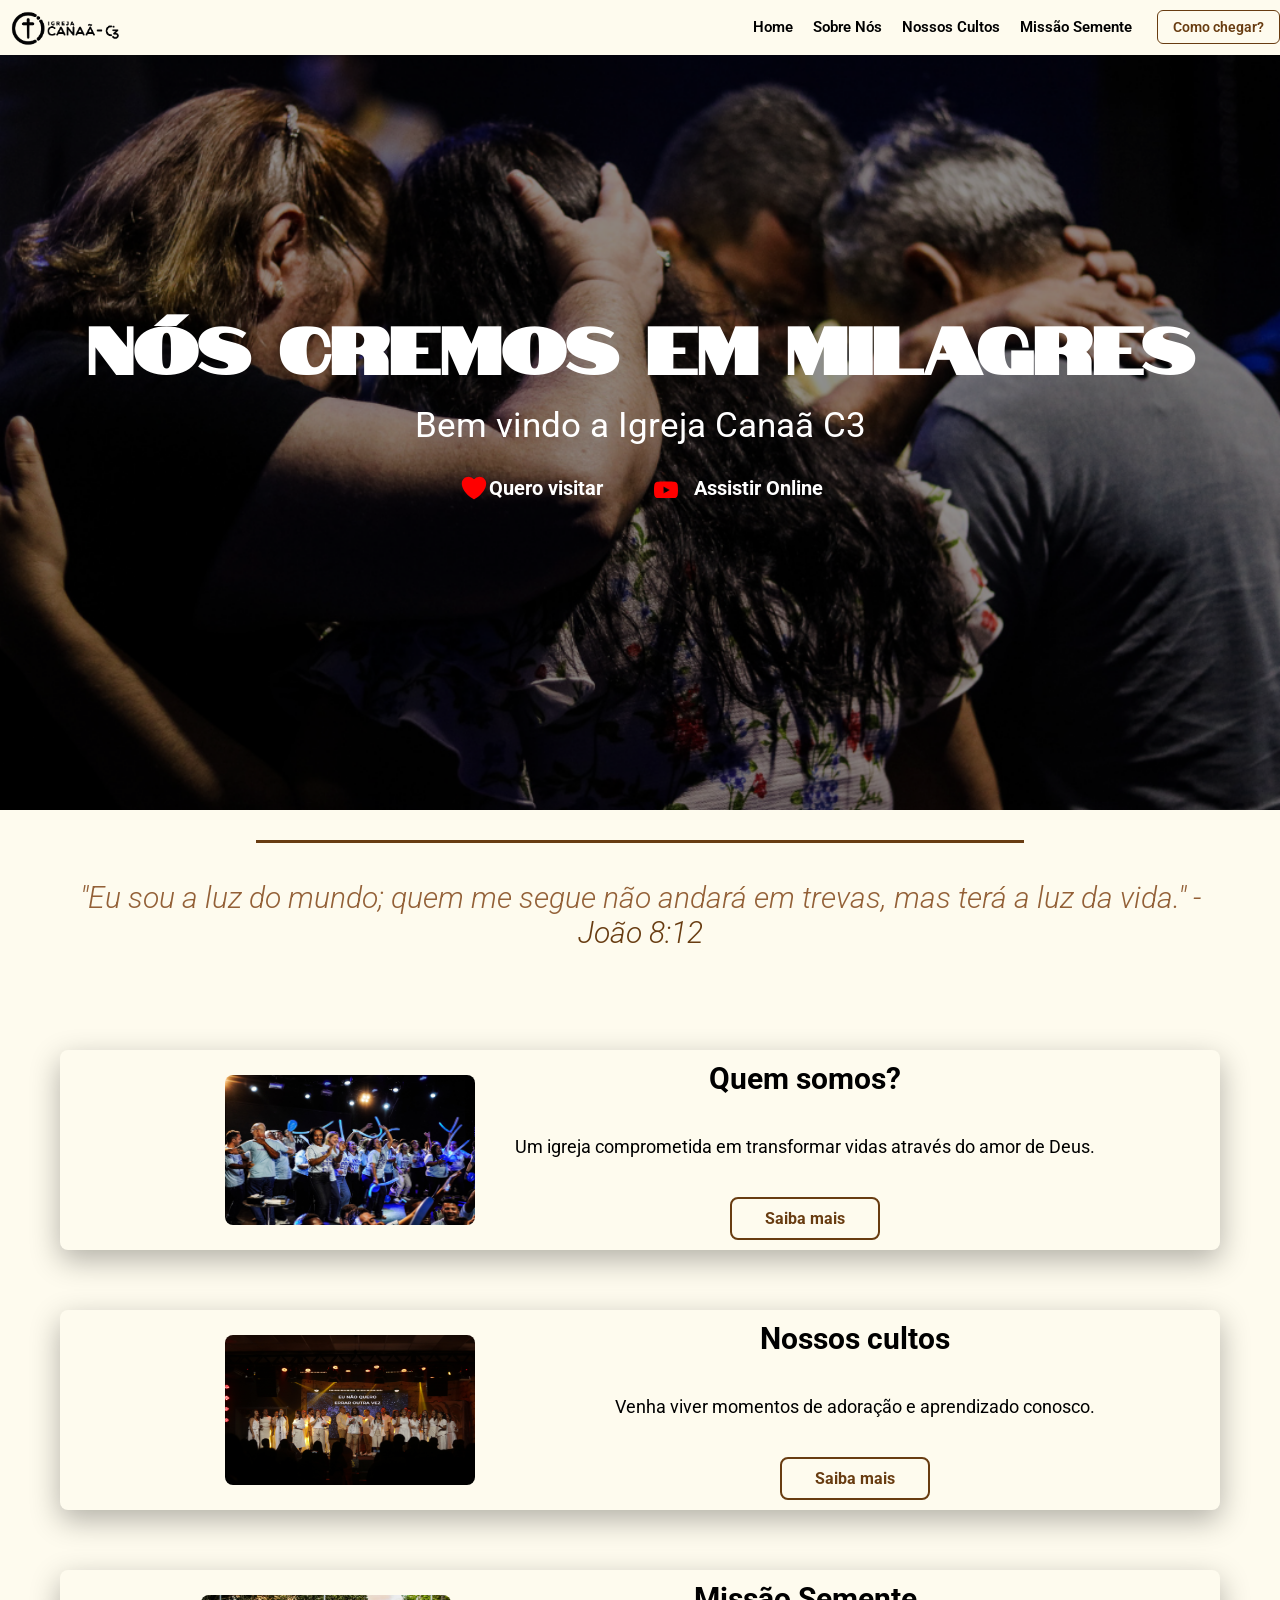
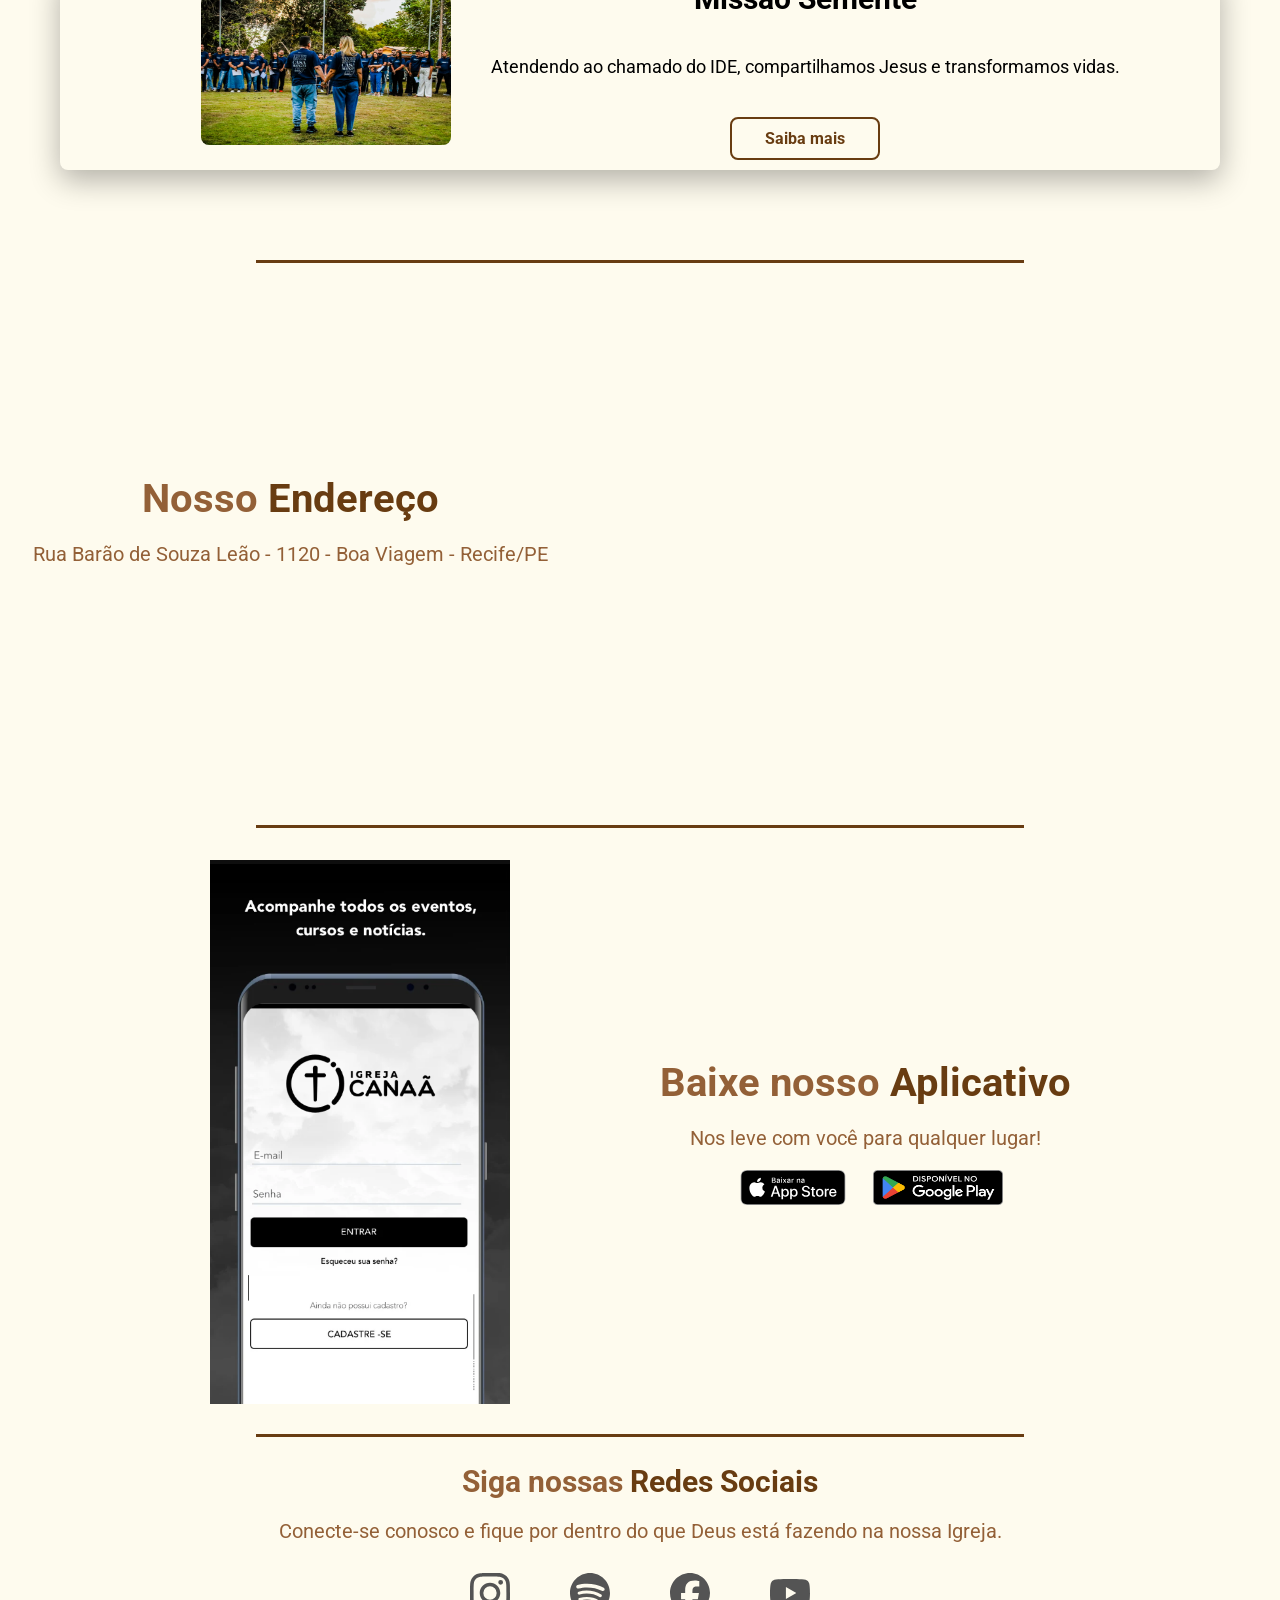
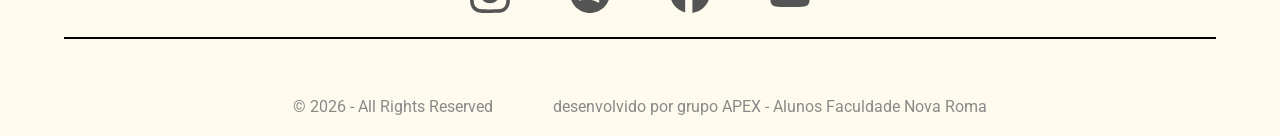
==== commit 5e76c873: "aumentando a fonte das pag cultos, endereço e index" ====
--- a/index.html
+++ b/index.html
@@ -46,7 +46,7 @@
 
             <div class="btn-container">
                 <a class="btn-hero" href="pages/endereco.html">
-                    <svg xmlns="http://www.w3.org/2000/svg" viewBox="0 0 24 24" fill="red" width="24" heigt="24">
+                    <svg xmlns="http://www.w3.org/2000/svg" viewBox="0 0 24 24" fill="red" width="30" heigt="10">
                         <path
                             d="m11.645 20.91-.007-.003-.022-.012a15.247 15.247 0 0 1-.383-.218 25.18 25.18 0 0 1-4.244-3.17C4.688 15.36 2.25 12.174 2.25 8.25 2.25 5.322 4.714 3 7.688 3A5.5 5.5 0 0 1 12 5.052 5.5 5.5 0 0 1 16.313 3c2.973 0 5.437 2.322 5.437 5.25 0 3.925-2.438 7.111-4.739 9.256a25.175 25.175 0 0 1-4.244 3.17 15.247 15.247 0 0 1-.383.219l-.022.012-.007.004-.003.001a.752.752 0 0 1-.704 0l-.003-.001Z" />
                     </svg>
@@ -55,7 +55,7 @@
 
                 <div class="btn-youtube">
                     <a href="https://www.youtube.com/@IgrejaCana%C3%A3C3" target="_blank">
-                        <svg width="24" height="24" fill="#FF0000">
+                        <svg width="40" height="20" fill="#FF0000">
                             <path
                                 d="M23.498 6.186a3.016 3.016 0 0 0-2.122-2.136C19.505 3.545 12 3.545 12 3.545s-7.505 0-9.377.505A3.017 3.017 0 0 0 .502 6.186C0 8.07 0 12 0 12s0 3.93.502 5.814a3.016 3.016 0 0 0 2.122 2.136c1.871.505 9.376.505 9.376.505s7.505 0 9.377-.505a3.015 3.015 0 0 0 2.122-2.136C24 15.93 24 12 24 12s0-3.93-.502-5.814zM9.545 15.568V8.432L15.818 12l-6.273 3.568z" />
                         </svg>
@@ -82,9 +82,10 @@
             </div>
 
             <div class="container">
+                <img src="img/foto-cultos2.JPG" alt="Cultos da Igreja Canaã C3">
                 <div id="container-cultos">
                     <h2>Nossos cultos</h2>
-                    <p> Cristo no centro, Bíblia na veia e Esperança na alma. Venha viver momentos de adoração e aprendizado conosco.</p>
+                    <p> Venha viver momentos de adoração e aprendizado conosco.</p>
                     <a class="btn-saibamais" href="/pages/cultos.html">Saiba mais</a>
                 </div>
                 
--- a/css/index.css
+++ b/css/index.css
@@ -80,7 +80,7 @@
 /*style do hero*/
 .hero{
     background-image: url(../img/hero-image.png);
-    background-position: center;
+    background-position: fixed;
     background-size: cover;
     min-height: 90vh;
     padding: 120px 20px;
@@ -94,13 +94,13 @@
 
 .hero h1{
     font-family: notable, roboto;
-    font-size: 50px;
+    font-size: 65px;
 
 }
 
 .hero p{
-    font-size: 20px;
-    font-weight: bolder;
+    font-size: 35px;
+    font-weight: 400;
 
 }   
 
@@ -115,8 +115,8 @@
     padding: 4px 16px;
     border-radius: 8px;
     border: none;
-    font-weight: bold;
-    font-size: 13px;
+    font-weight: bolder;
+    font-size: 20px;
     text-decoration: none;
     color: white;
     text-align: center;
@@ -139,8 +139,8 @@
     display: flex;
     align-items: center;
     padding: 10px 15px;
-    font-weight: bold;
-    font-size: 13px;
+    font-weight: bolder;
+    font-size: 20px;
     text-decoration: none;
     color: white;
 }
@@ -167,10 +167,11 @@
 #versiculo{
     text-align: center;
     font-size: 30px;
-    margin:10px 40px;
-    margin-top: 20px;
-    margin-bottom: 80px;
-    font-weight: bold;
+    margin:10px 60px;
+    margin-top: 40px;
+    margin-bottom: 100px;
+    font-weight: 300;
+    font-style: italic;
 }
 
 /*style da seção de informações*/
@@ -217,7 +218,7 @@
     padding: 10px 15px;
     border-radius: 8px;
     font-weight: bold;
-    font-size: 13px;
+    font-size: 16px;
     width: 150px;
     display: flex;
     justify-content: center;
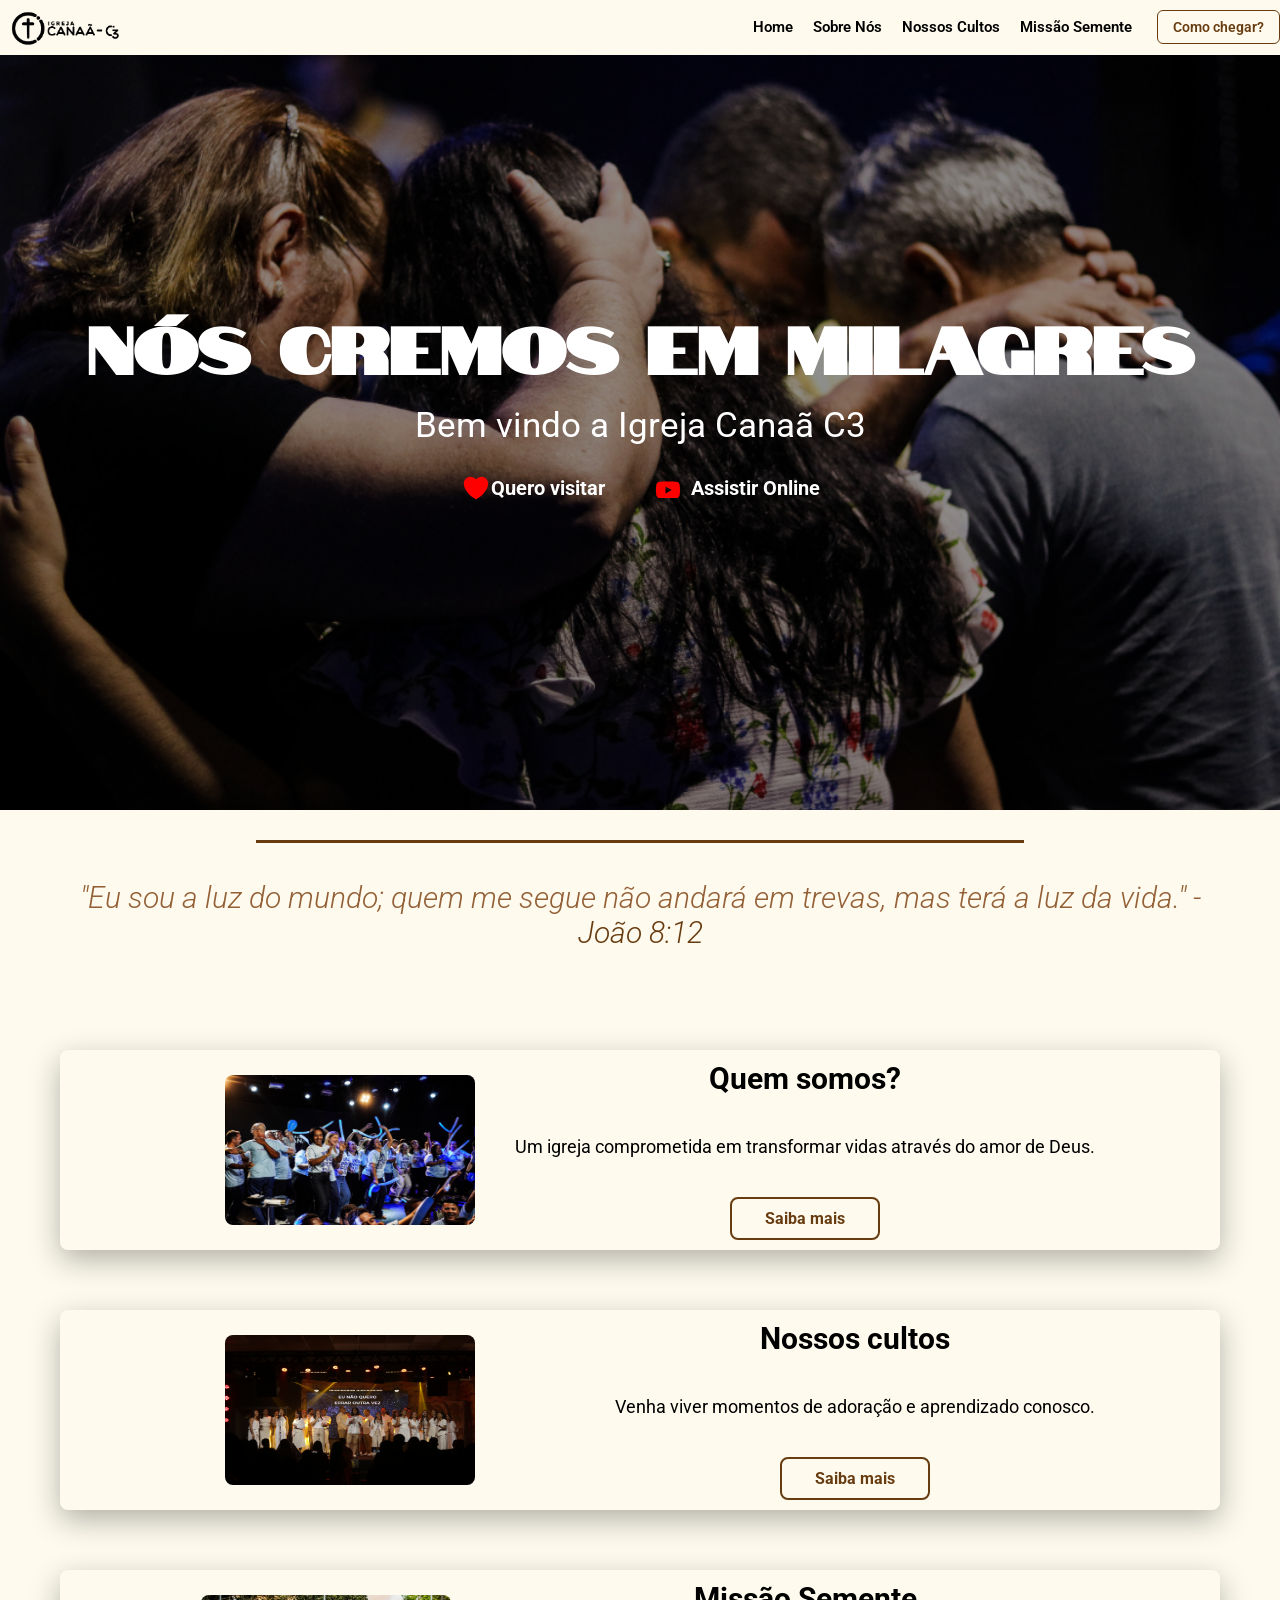
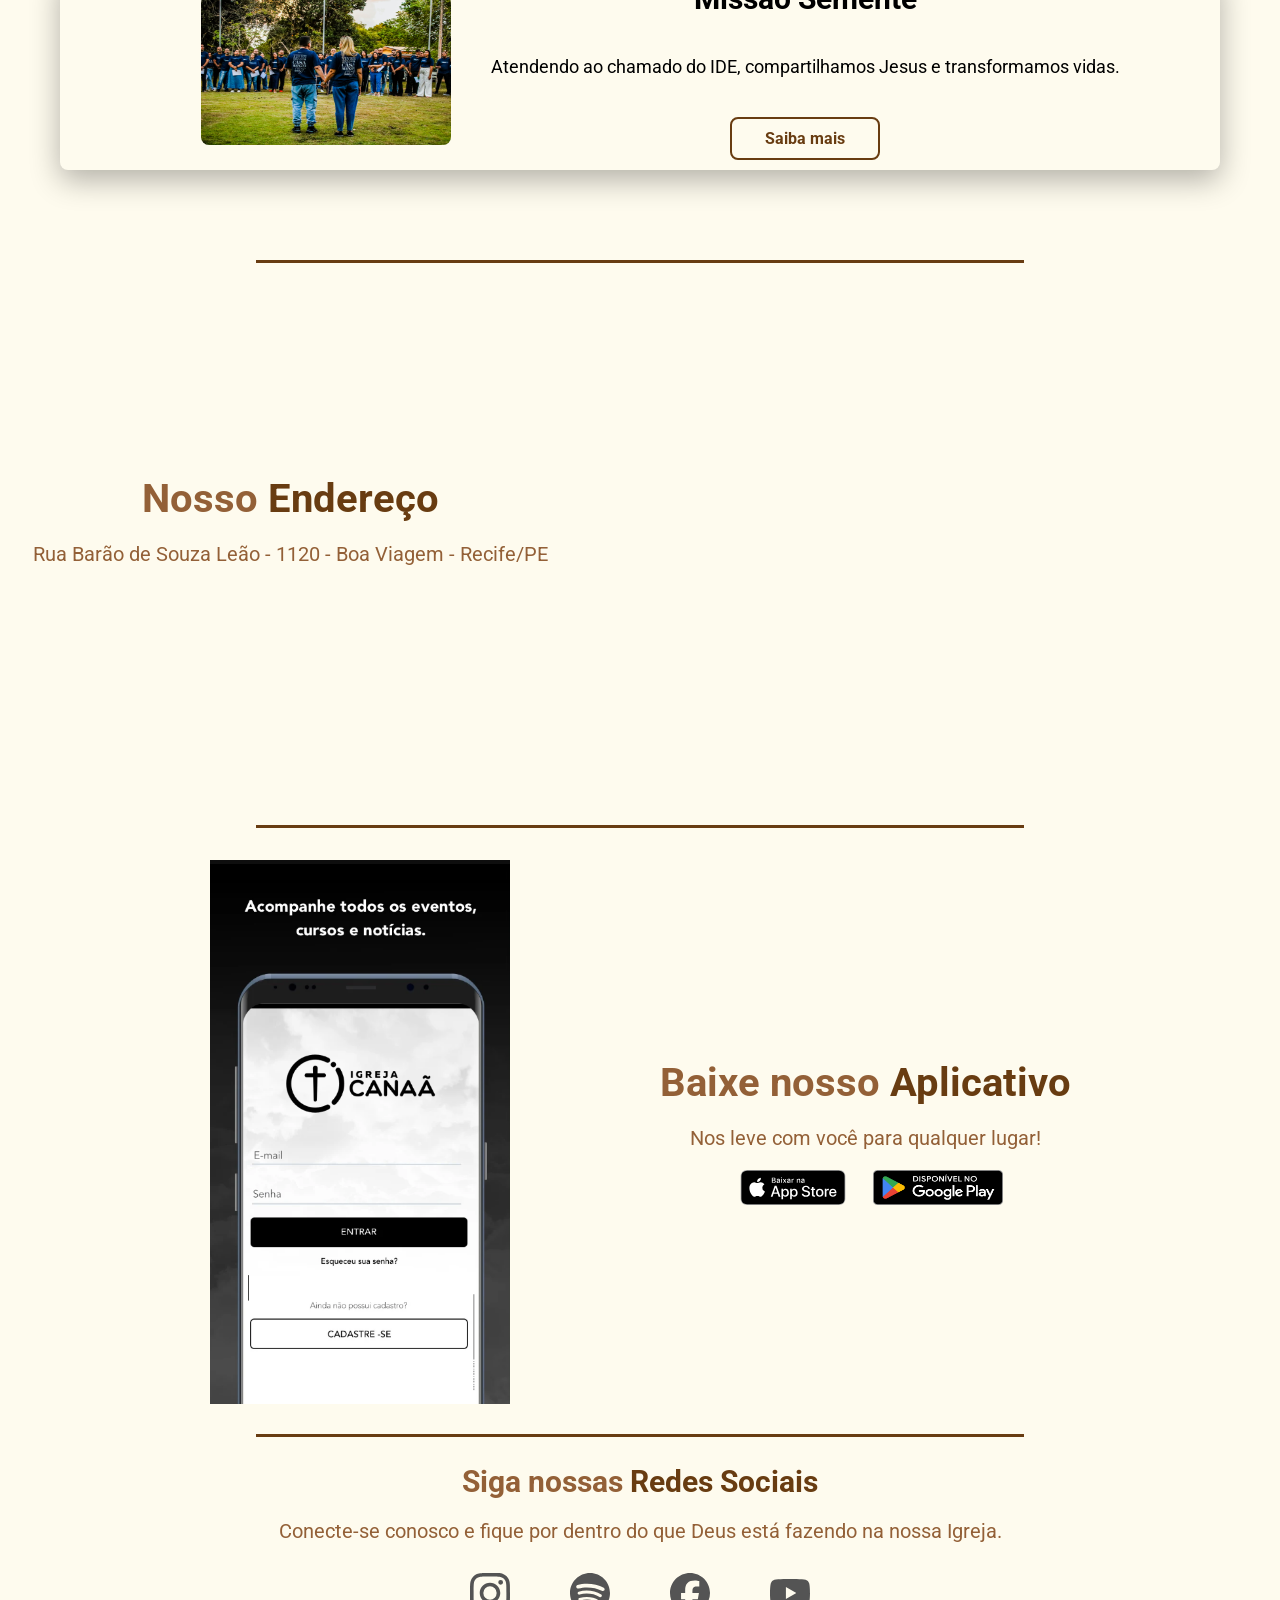
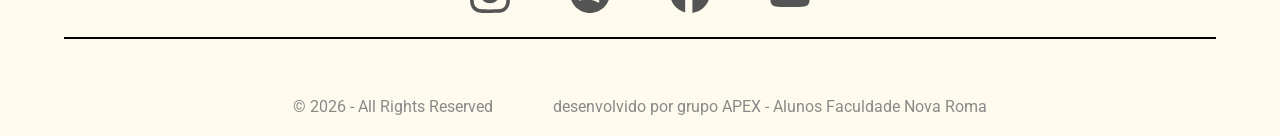
==== commit 5bb66721: "corrigindo margin" ====
--- a/index.html
+++ b/index.html
@@ -55,7 +55,7 @@
 
                 <div class="btn-youtube">
                     <a href="https://www.youtube.com/@IgrejaCana%C3%A3C3" target="_blank">
-                        <svg width="40" height="20" fill="#FF0000">
+                        <svg width="35" height="20" fill="#FF0000">
                             <path
                                 d="M23.498 6.186a3.016 3.016 0 0 0-2.122-2.136C19.505 3.545 12 3.545 12 3.545s-7.505 0-9.377.505A3.017 3.017 0 0 0 .502 6.186C0 8.07 0 12 0 12s0 3.93.502 5.814a3.016 3.016 0 0 0 2.122 2.136c1.871.505 9.376.505 9.376.505s7.505 0 9.377-.505a3.015 3.015 0 0 0 2.122-2.136C24 15.93 24 12 24 12s0-3.93-.502-5.814zM9.545 15.568V8.432L15.818 12l-6.273 3.568z" />
                         </svg>
--- a/css/index.css
+++ b/css/index.css
@@ -437,6 +437,8 @@
 .hero h1{
     font-family: roboto, open-sans, sans-serif, Arial, Helvetica, sans-serif;
 }
+
+
 .btn-container{
     flex-direction: row;
     justify-content: center;
@@ -481,7 +483,7 @@
 }
 
 .container-redessociais{
-    gap:15px;
+    gap:35px;
 }
 .rodape{
     flex-direction: column;
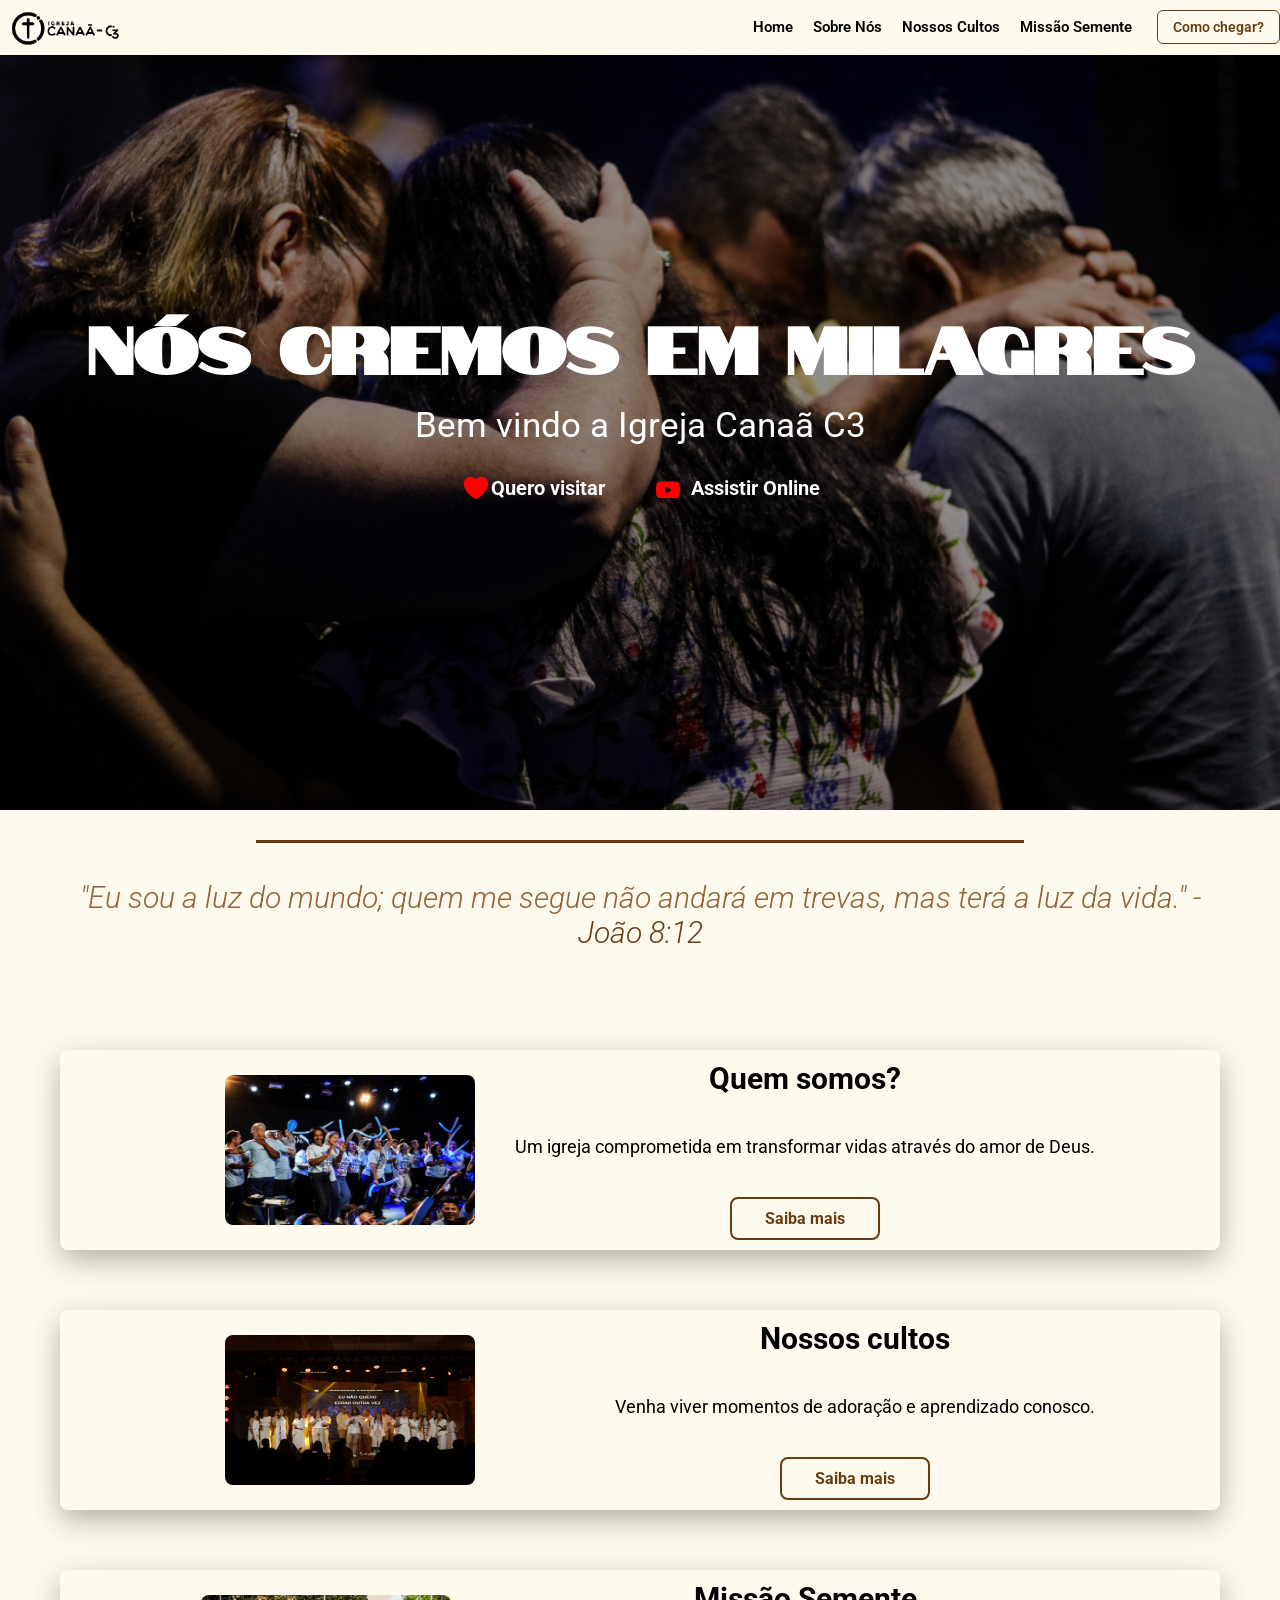
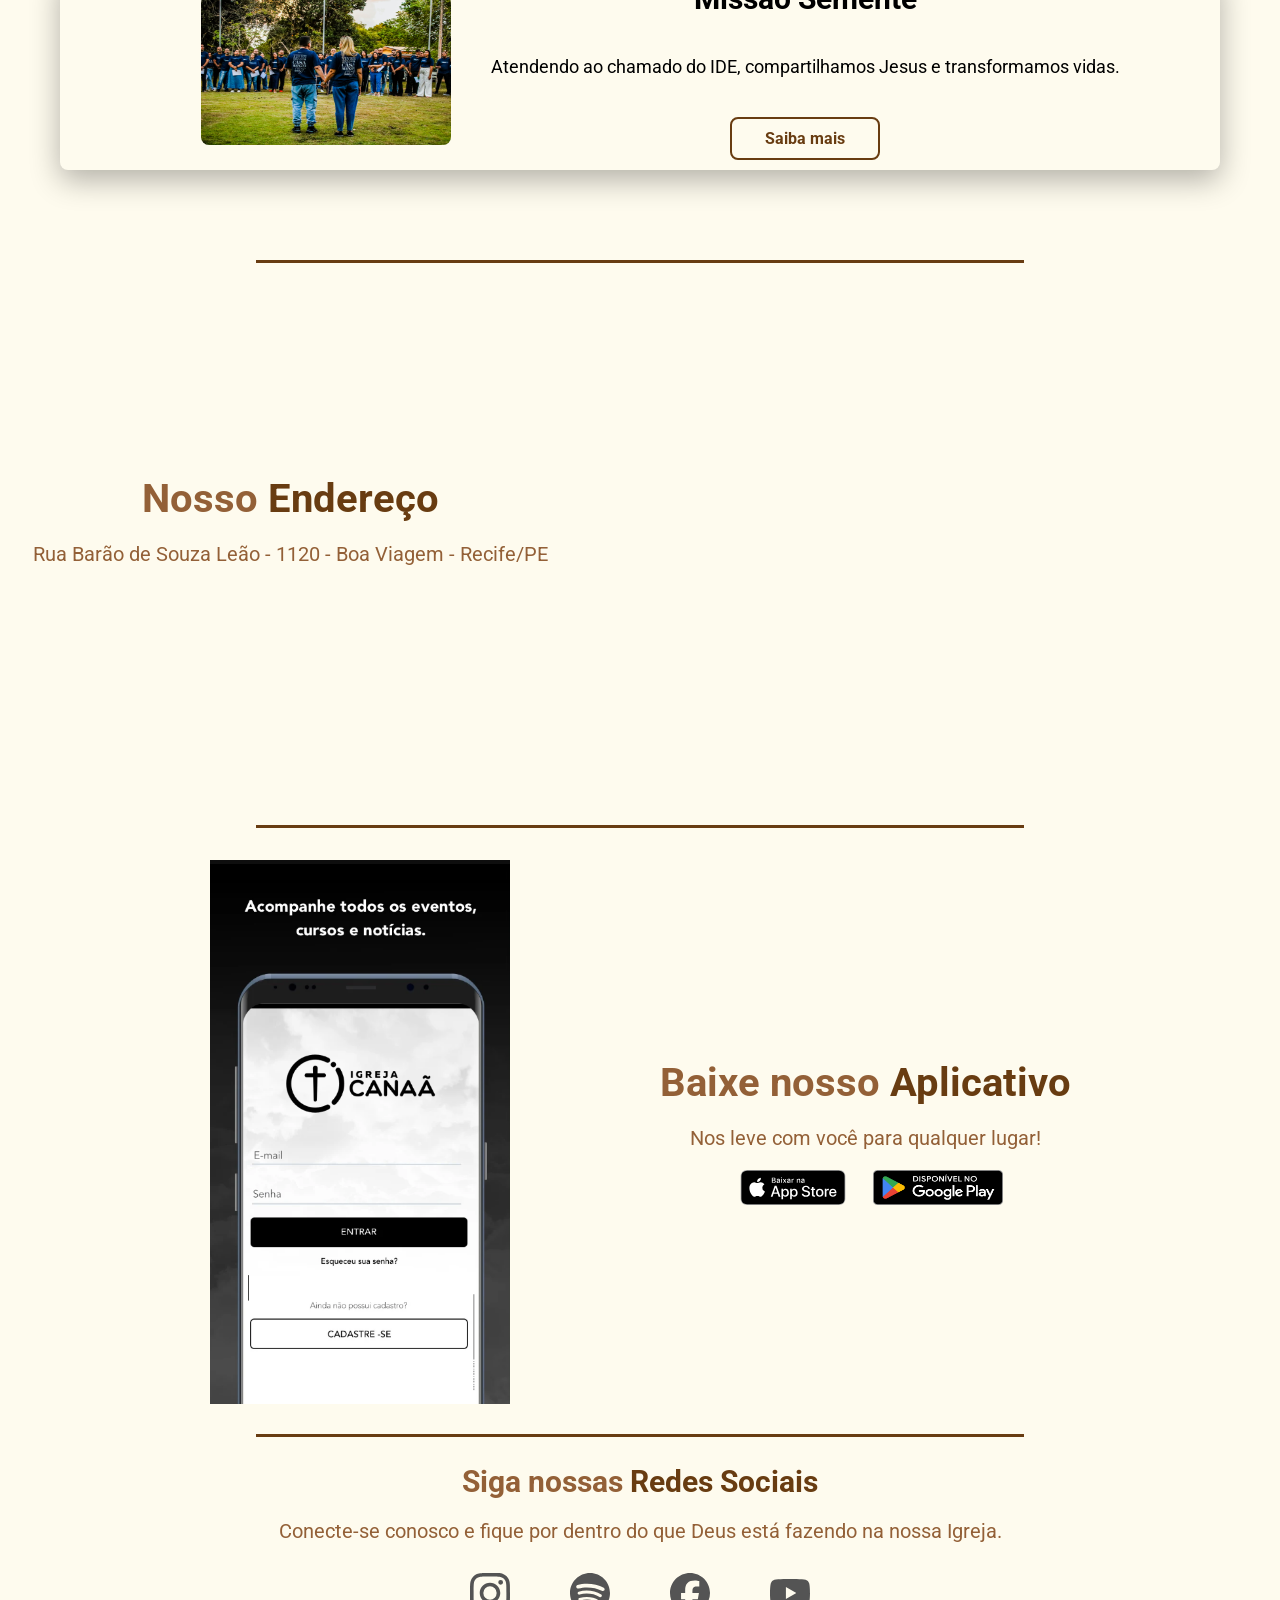
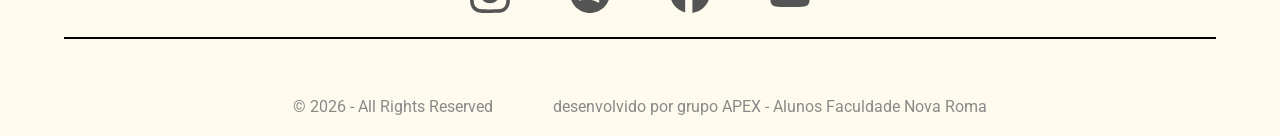
==== commit 894f7007: "Merge branch 'Clarissa' of https://github.com/clarissaaraujoo/igreja-canaa-c3" ====
--- a/index.html
+++ b/index.html
@@ -6,6 +6,10 @@
     <meta name="viewport" content="width=device-width, initial-scale=1.0">
     <title>Igreja Canaã C3</title>
     <link rel="stylesheet" href="css/index.css">
+    <meta
+    name="description"
+    content="Conheça a Igreja Canaã C3. Cultos presenciais, comunhão, discipulado e uma comunidade para crescer na fé em Jesus Cristo."
+    >
 
     <link rel="preconnect" href="https://fonts.googleapis.com">
 <link rel="preconnect" href="https://fonts.gstatic.com" crossorigin>
@@ -35,7 +39,7 @@
                 <li><a href="index.html">Home</a></li>
                 <li><a href="pages/sobrenos.html">Sobre Nós</a></li>
                 <li><a href="pages/cultos.html">Nossos Cultos</a></li>
-                <li><a href="pages/ministerios.html">Missão Semente</a></li>
+                <li><a href="pages/missaosemente.html">Missão Semente</a></li>
             </ul>
             <a class="menu-btn" href="pages/endereco.html">Como chegar?</a>
         </nav>
@@ -96,7 +100,7 @@
                 <div id="container-missao">
                     <h2>Missão Semente</h2>
                     <p>Atendendo ao chamado do IDE, compartilhamos Jesus e transformamos vidas.</p>
-                    <a class="btn-saibamais" href="pages/ministerios.html">Saiba mais</a>
+                    <a class="btn-saibamais" href="pages/missaosemente.html">Saiba mais</a>
                 </div>
             </div>
 
--- a/css/index.css
+++ b/css/index.css
@@ -413,13 +413,16 @@
     display: flex;
 }
 
-.menu-list{
-    display: none;
-    flex-direction: column;
-    width: 100%;
-    text-align: center;
-    gap: 20px;
-    padding: 20px 0;
+.menu-list { 
+    display: none; 
+    flex-direction: column; 
+    position: absolute; 
+    top: 100%; 
+    left: 0; 
+    width: 100%; 
+    background: var(--background-color); 
+    padding: 20px; 
+    text-align: center; 
 }
 
 .menu-btn{
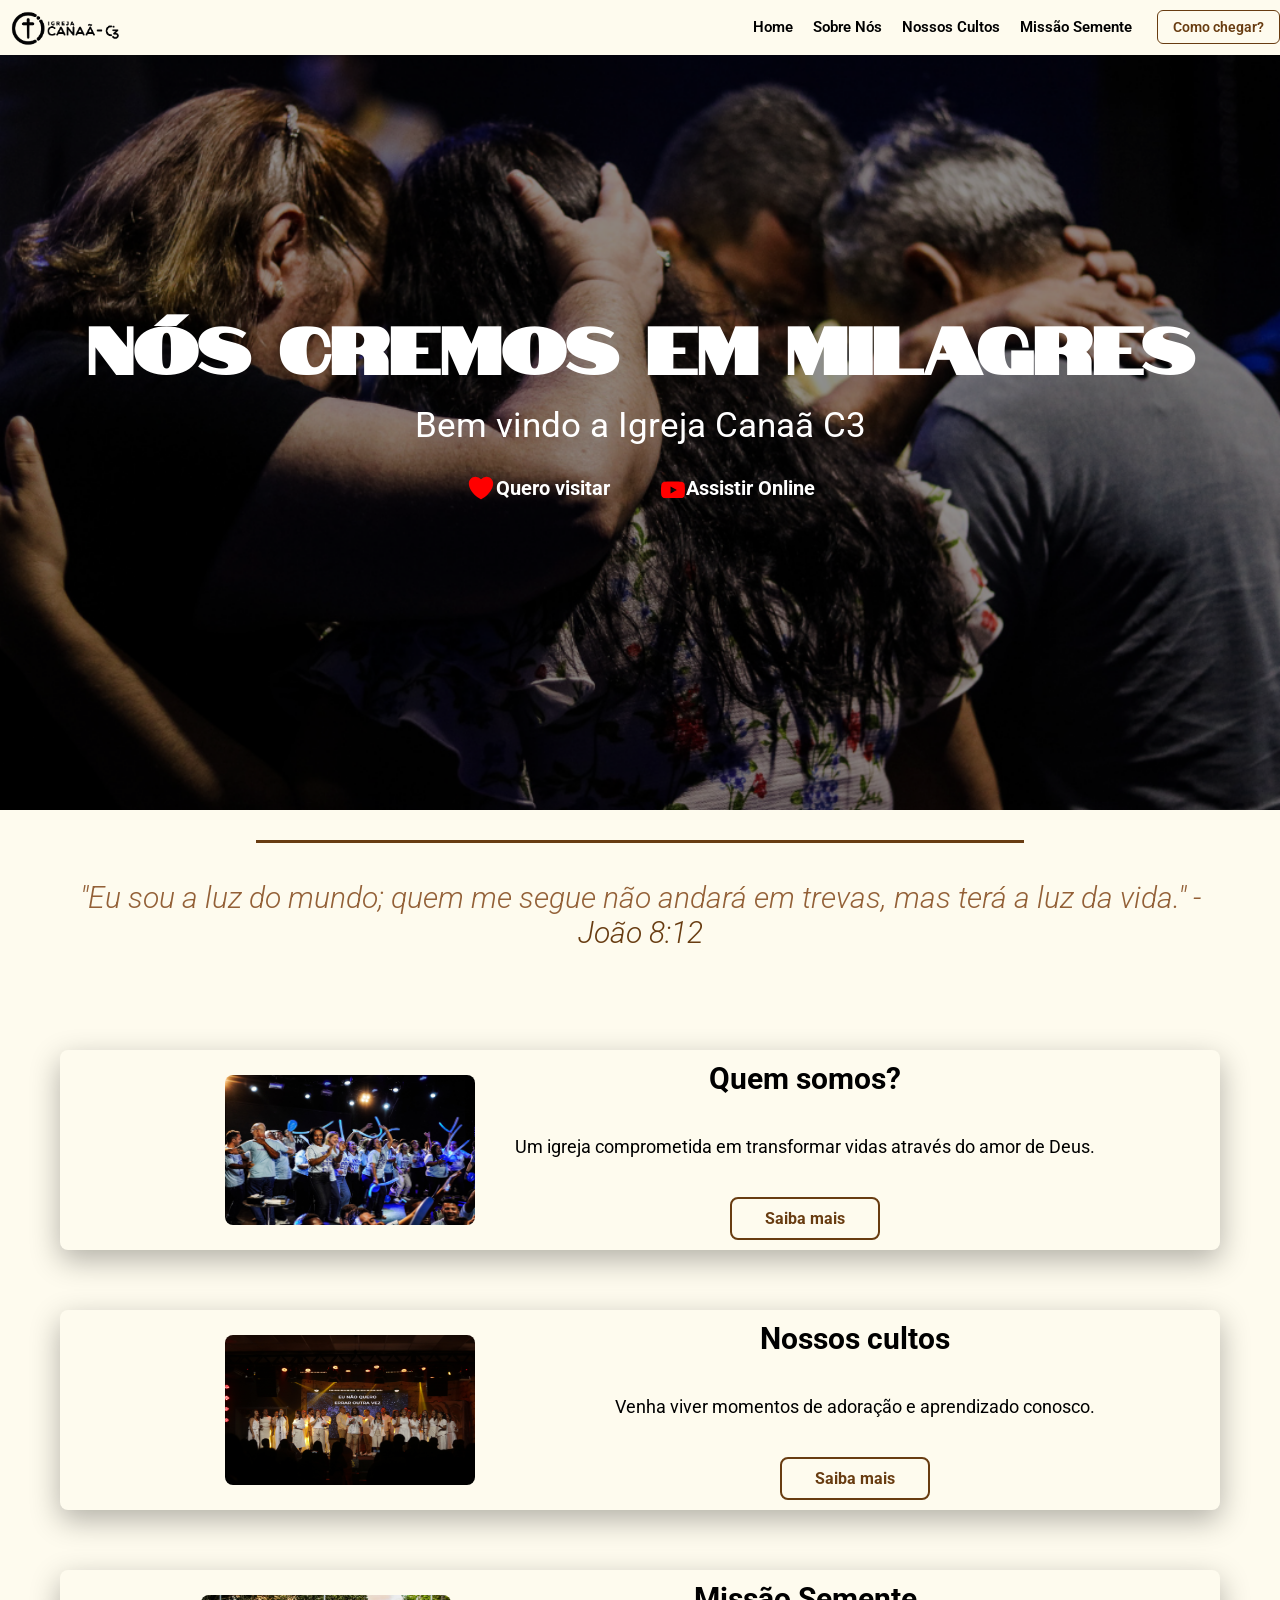
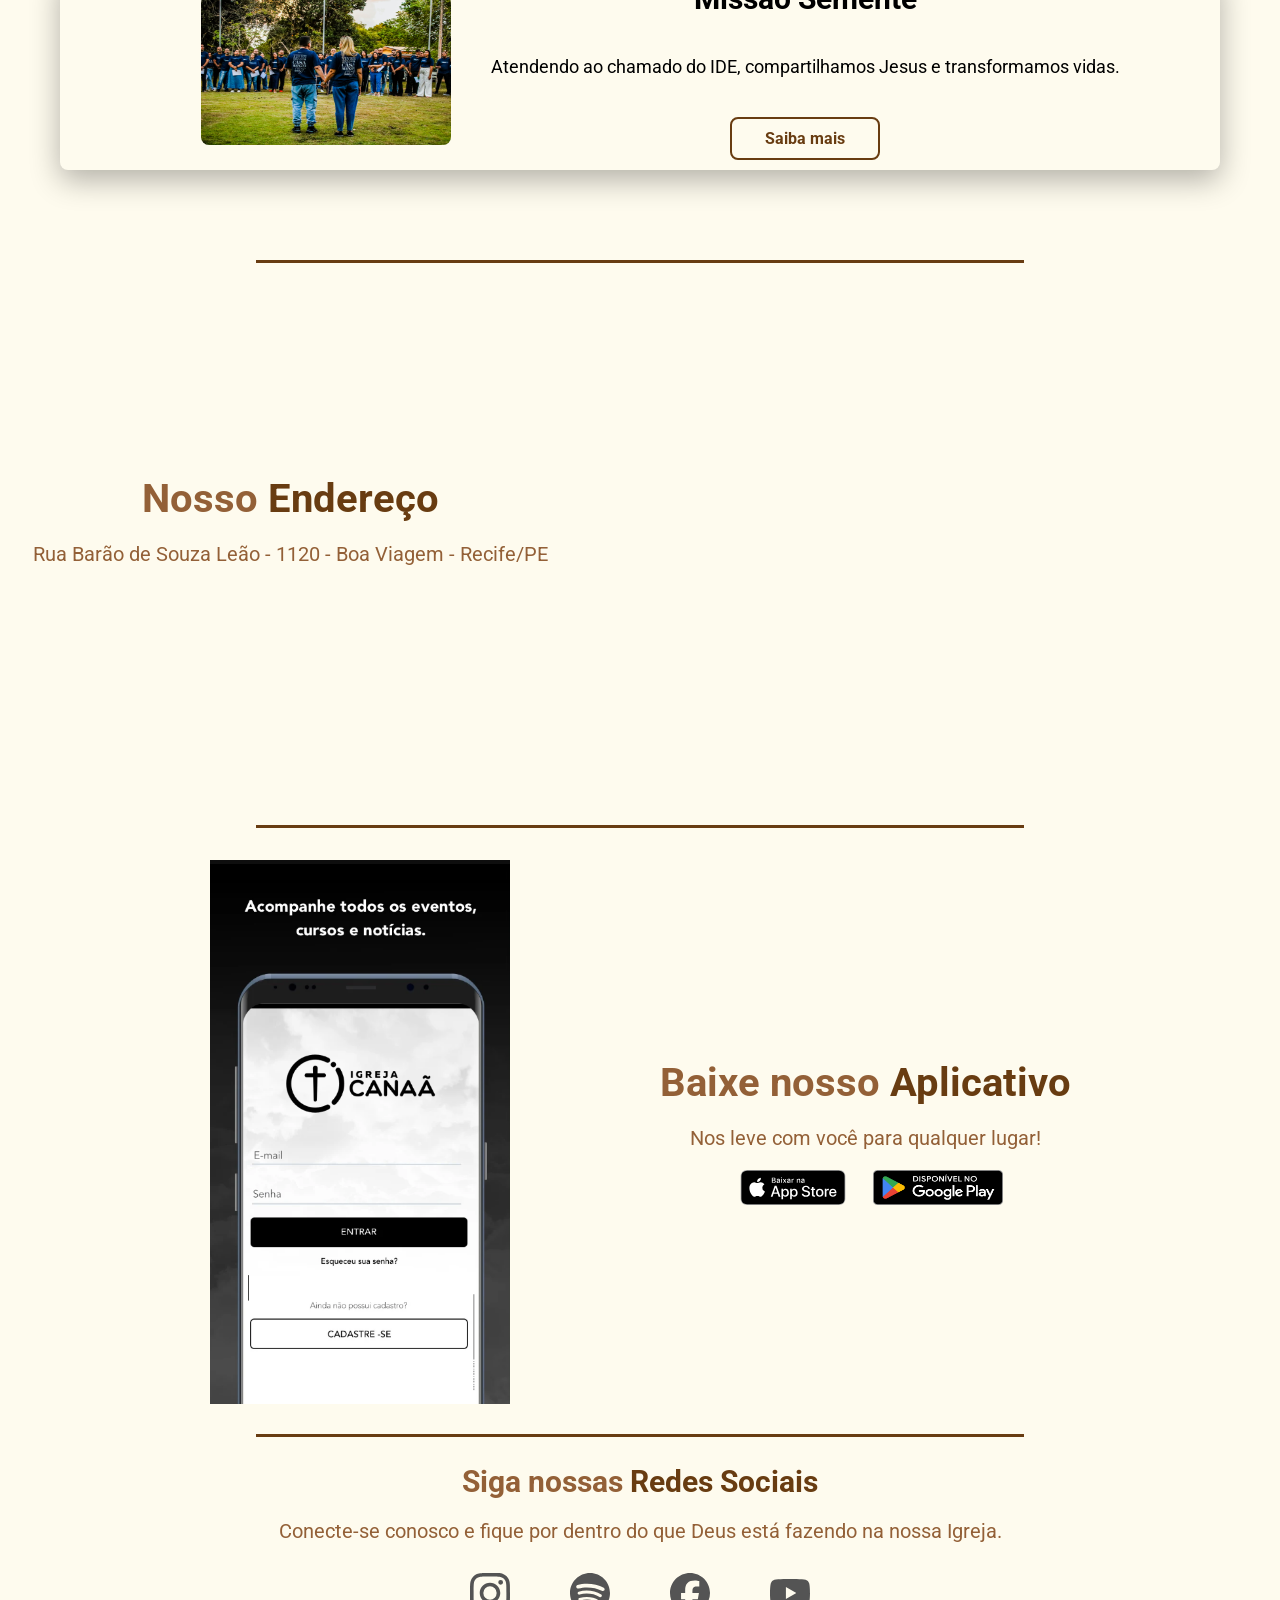
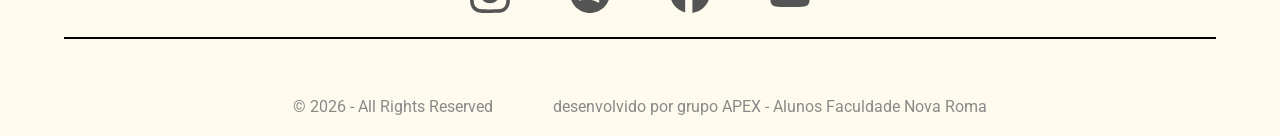
==== commit 47a86c73: "aumento da fonte e alterações media query" ====
--- a/index.html
+++ b/index.html
@@ -59,7 +59,7 @@
 
                 <div class="btn-youtube">
                     <a href="https://www.youtube.com/@IgrejaCana%C3%A3C3" target="_blank">
-                        <svg width="35" height="20" fill="#FF0000">
+                        <svg width="25" height="20" fill="#FF0000">
                             <path
                                 d="M23.498 6.186a3.016 3.016 0 0 0-2.122-2.136C19.505 3.545 12 3.545 12 3.545s-7.505 0-9.377.505A3.017 3.017 0 0 0 .502 6.186C0 8.07 0 12 0 12s0 3.93.502 5.814a3.016 3.016 0 0 0 2.122 2.136c1.871.505 9.376.505 9.376.505s7.505 0 9.377-.505a3.015 3.015 0 0 0 2.122-2.136C24 15.93 24 12 24 12s0-3.93-.502-5.814zM9.545 15.568V8.432L15.818 12l-6.273 3.568z" />
                         </svg>
